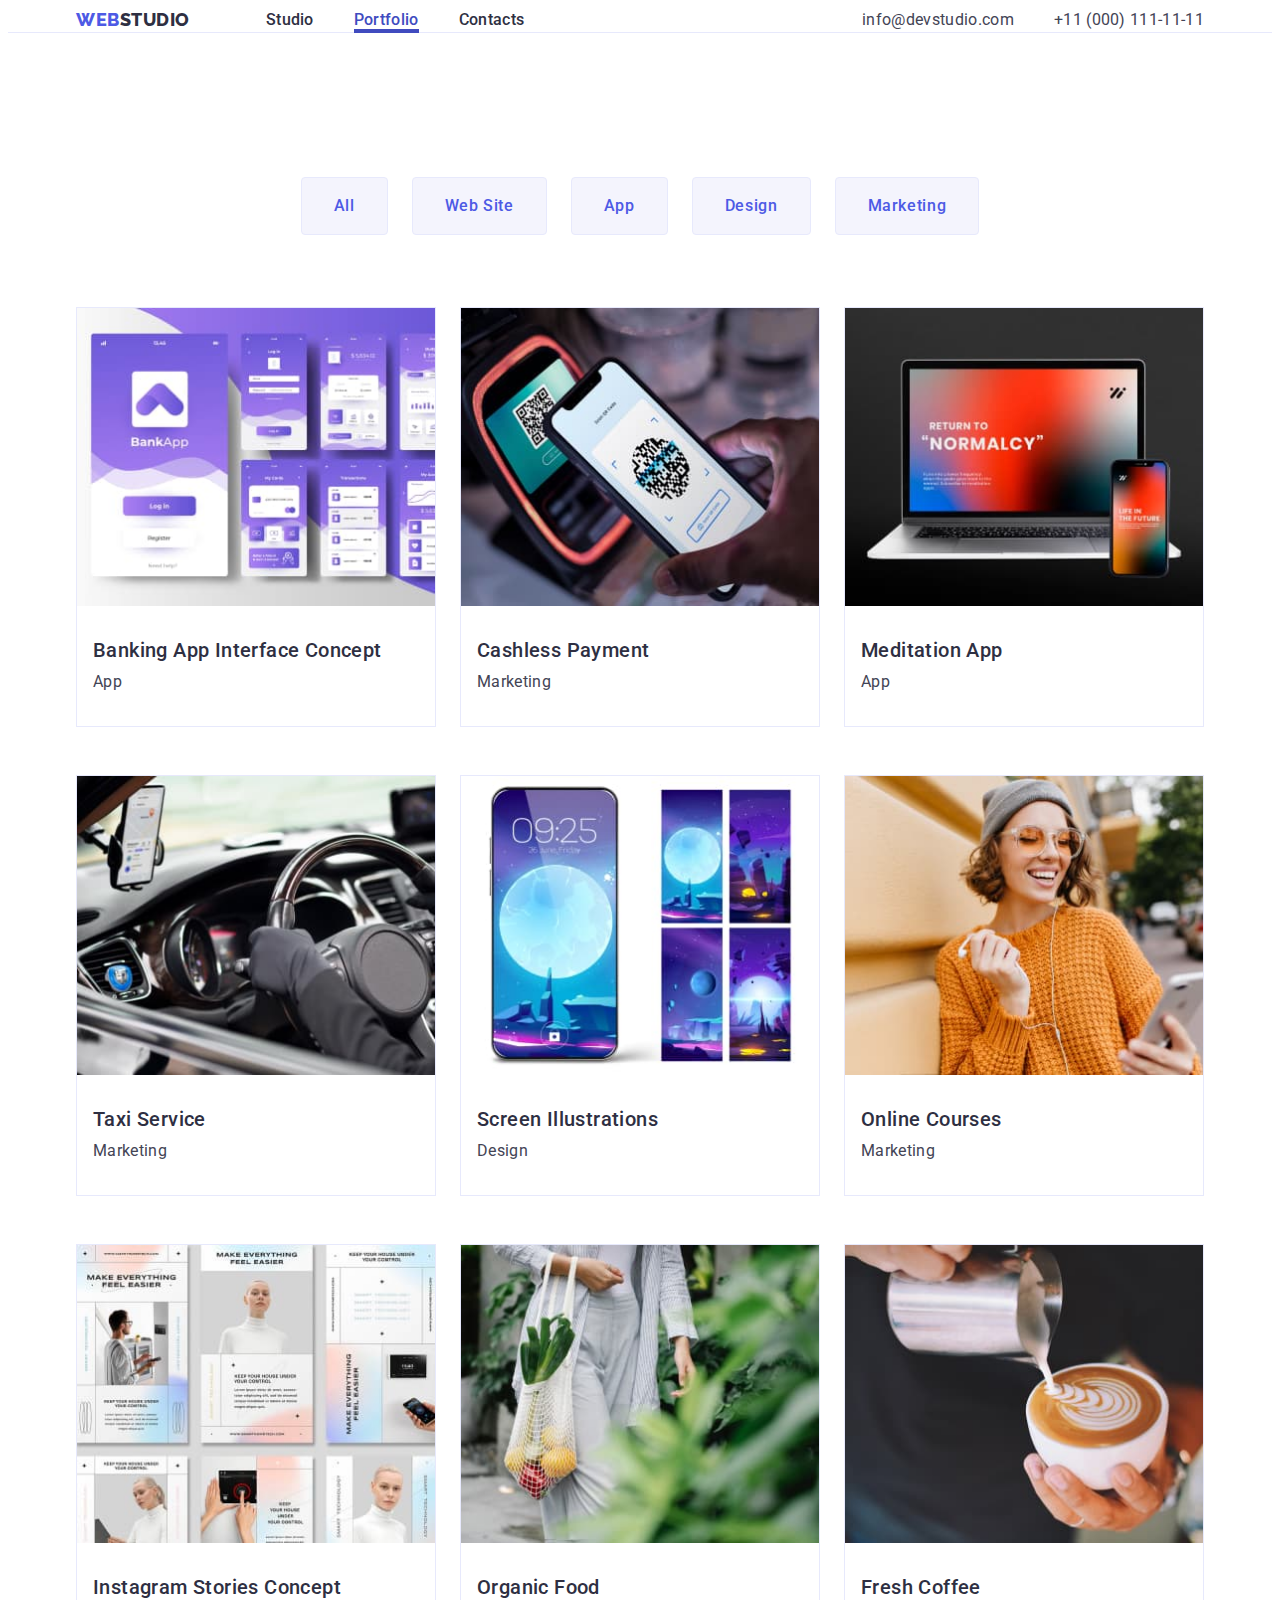
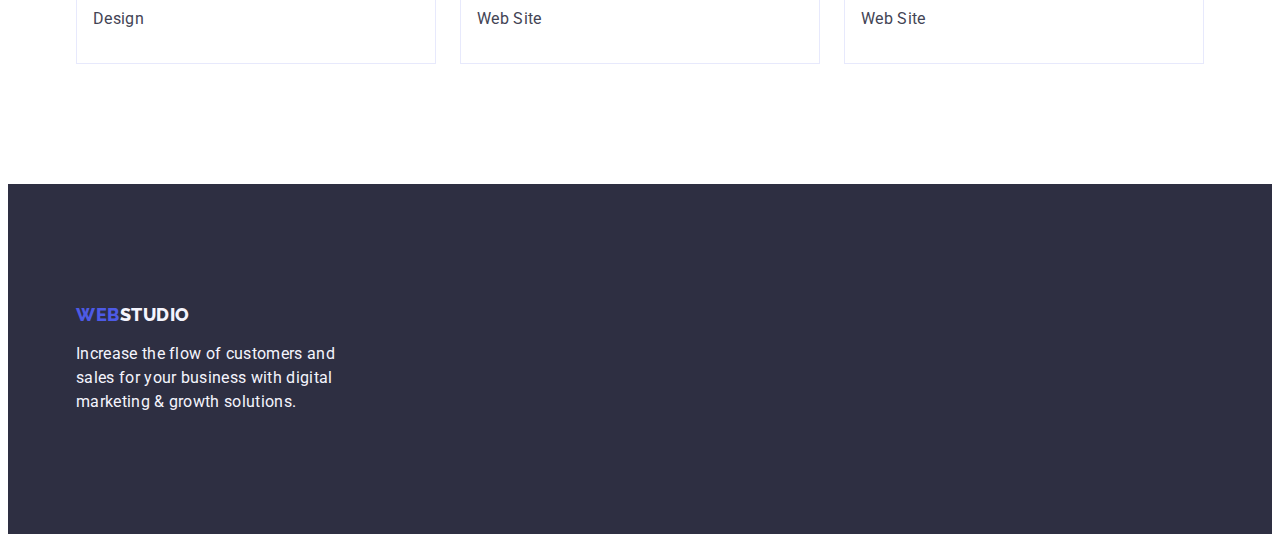
==== portfolio.html @ def9713e "update" ====
<!DOCTYPE html>
<html lang="en">
  <head>
    <meta charset="UTF-8" />
    <meta name="viewport" content="width=device-width, initial-scale=1.0" />
    <title>WebStudio</title>
    <link rel="preconnect" href="https://fonts.googleapis.com" />
    <link rel="preconnect" href="https://fonts.gstatic.com" crossorigin />
    <link rel="shortcut icon" href="./images/Logo.svg" type="image/x-icon" />

    <link
      rel="stylesheet"
      href="https://cdnjs.cloudflare.com/ajax/libs/modern-normalize/2.0.0/modern-normalize.min.css"
      integrity="sha512-4xo8blKMVCiXpTaLzQSLSw3KFOVPWhm/TRtuPVc4WG6kUgjH6J03IBuG7JZPkcWMxJ5huwaBpOpnwYElP/m6wg=="
      crossorigin="anonymous"
      referrerpolicy="no-referrer"
    />

    <link
      href="https://fonts.googleapis.com/css2?family=Raleway:wght@800&family=Roboto:wght@400;500;700;900&display=swap"
      rel="stylesheet"
    />

    <link rel="stylesheet" href="./css/styles.css" />
  </head>
  <body>
    <!--? Header -->
    <header class="header-border">
      <div class="container">
        <div class="header-wrap">
          <nav class="header-nav">
            <a class="nav-logo link" href="./index.html"
              >Web<span class="logo-style">Studio</span></a
            >
            <ul class="header-list list">
              <li><a class="header-nav-link link" href="./index.html">Studio</a></li>
              <li><a class="header-nav-link link active" href="./portfolio.html">Portfolio</a></li>
              <li><a class="header-nav-link link" href="">Contacts</a></li>
            </ul>
          </nav>

          <address class="header-contacts">
            <ul class="header-list list">
              <li>
                <a class="contacts link" href="mailto:info@devstudio.com">info@devstudio.com</a>
              </li>
              <li><a class="contacts link" href="tel:+110001111111">+11 (000) 111-11-11</a></li>
            </ul>
          </address>
        </div>
      </div>
    </header>

    <main>
      <section class="section services">
        <div class="container">
          <h1 class="visually-hidden">Services</h1>
          <div class="sorting">
            <ul class="list">
              <li><button class="btn list-btn" type="button">All</button></li>
              <li><button class="btn list-btn" type="button">Web Site</button></li>
              <li><button class="btn list-btn" type="button">App</button></li>
              <li><button class="btn list-btn" type="button">Design</button></li>
              <li><button class="btn list-btn" type="button">Marketing</button></li>
            </ul>
          </div>

          <ul class="services-list list">
            <li class="services-item">
              <a class="services-link link" href="">
                <img
                  src="./images/baking_app.jpg"
                  alt="Banking App Interface Concept"
                  width="360"
                />
                <h2 class="services-title">Banking App Interface Concept</h2>
                <p class="services-text">App</p>
              </a>
            </li>
            <li class="services-item">
              <a class="services-link link" href="">
                <img src="./images/cashless_payment.jpg" alt="Cashless Payment" width="360" />
                <h2 class="services-title">Cashless Payment</h2>
                <p class="services-text">Marketing</p>
              </a>
            </li>
            <li class="services-item">
              <a class="services-link link" href="">
                <img src="./images/meditation_app.jpg" alt="Meditation App" width="360" />
                <h2 class="services-title">Meditation App</h2>
                <p class="services-text">App</p>
              </a>
            </li>
            <li class="services-item">
              <a class="services-link link" href="">
                <img src="./images/taxi_service.jpg" alt="Taxi Service" width="360" />
                <h2 class="services-title">Taxi Service</h2>
                <p class="services-text">Marketing</p>
              </a>
            </li>
            <li class="services-item">
              <a class="services-link link" href="">
                <img
                  src="./images/screen_ilustrations.jpg"
                  alt="Screen Illustrations"
                  width="360"
                />
                <h2 class="services-title">Screen Illustrations</h2>
                <p class="services-text">Design</p>
              </a>
            </li>
            <li class="services-item">
              <a class="services-link link" href="">
                <img src="./images/online_courses.jpg" alt="Online Courses" width="360" />
                <h2 class="services-title">Online Courses</h2>
                <p class="services-text">Marketing</p>
              </a>
            </li>
            <li class="services-item">
              <a class="services-link link" href="">
                <img src="./images/ig_st_concept.jpg" alt="Instagram Stories Concept" width="360" />
                <h2 class="services-title">Instagram Stories Concept</h2>
                <p class="services-text">Design</p>
              </a>
            </li>
            <li class="services-item">
              <a class="services-link link" href="">
                <img src="./images/organic_food.jpg" alt="Organic Food" width="360" />
                <h2 class="services-title">Organic Food</h2>
                <p class="services-text">Web Site</p>
              </a>
            </li>
            <li class="services-item">
              <a class="services-link link" href="">
                <img src="./images/fresh_coffee.jpg" alt="Fresh Coffee" width="360" />
                <h2 class="services-title">Fresh Coffee</h2>
                <p class="services-text">Web Site</p>
              </a>
            </li>
          </ul>
        </div>
      </section>
    </main>

    <!--? Footer -->
    <footer class="section footer">
      <div class="container">
        <div class="footer-wrap">
          <a class="nav-logo link" href="./index.html"
            >Web<span class="logo-style logo-footer">Studio</span></a
          >
          <p class="footer-text">
            Increase the flow of customers and sales for your business with digital marketing &
            growth solutions.
          </p>
        </div>
      </div>
    </footer>
  </body>
</html>
---- css/styles.css ----
:root {
  /*! -------------COLORS START------------- */

  --main-bcg-color: #ffffff;
  --color-iris: #4d5ae5;
  --color-ocean: #404bbf;
  --color-navy-blue: #2e2f42;
  --color-gree: #31d0aa;
  --color-slate: #434455;
  --color-light-slate: #8e8f99;
  --color-cornflower: #e7e9fc;
  --color-cloud: #f4f4fd;
  --color-navy-blue-modal: #2e2f42;
  --color-grey: #2e2f42;
  --color-dairy: #fcfcfc;
  --color-white: #ffffff;

  /*! -------------COLORS END-------------*/
}

/*! -------------MAIN STYLES START-------------*/
* {
  box-sizing: border-box;
}

.container {
  max-width: 1158px;
  margin: 0 auto;
  padding: 0 15px;
}
.display-flex {
  display: flex;
  gap: 24px;
}

body {
  font-family: 'Roboto', sans-serif;
  background-color: var(--main-bcg-color);
  color: var(--color-slate);
  line-height: 1.5;
}

img {
  display: block;
}

ul,
ol {
  padding-left: 0;
  margin-top: 0;
  margin-bottom: 0;
}
ul {
  list-style: none;
}

p,
h1,
h2,
h3,
h4,
h5,
h6 {
  margin-top: 0;
  margin-bottom: 0;
}

h1 {
  color: var(--main-bcg-color);
  font-size: 56px;
  line-height: 1.07; /* 107.143% */
  letter-spacing: 0.02em;
  max-width: 496px;
  margin: 0 auto;
}

h2 {
  font-size: 36px;
  font-weight: 700;
  line-height: 1.11; /* 111.111% */
  letter-spacing: 0.02em;
}

h3 {
  color: var(--color-navy-blue);
  font-size: 20px;
  font-weight: 500;
  line-height: 1.2; /* 120% */
  letter-spacing: 0.02em;
}

a {
  text-decoration: none;
}

address {
  font-style: normal;
}

button {
  cursor: pointer;
  border: 0;
}

section {
  text-align: center;
}

span {
  color: var(--color-navy-blue);
}

.visually-hidden {
  position: absolute;
  white-space: nowrap;
  width: 1px;
  height: 1px;
  overflow: hidden;
  border: 0;
  padding: 0;
  clip: rect(0 0 0 0);
  clip-path: inset(50%);
  margin: -1px;
}

.section {
  padding: 120px 0 120px 0;
}

.list {
  list-style: none;
}

/*! -------------MAIN STYLES END-------------*/

/*! -------------HEADER START-------------*/

.header-wrap {
  display: flex;
}
.header-nav {
  display: flex;
  align-items: center;
}

.header-list {
  display: flex;
  gap: 40px;
  margin-left: auto;
}

.header-contacts {
  margin-left: auto;
}

.nav-logo {
  font-family: 'Raleway', sans-serif;
  font-weight: 800;
  font-size: 18px;
  line-height: 1.17;
  letter-spacing: 0.03em;
  text-transform: uppercase;
  color: var(--color-iris);
  margin-right: 76px;
}

/* header {

} */

.header-nav-link {
  font-weight: 500;
  letter-spacing: 0.02em;
  color: var(--color-navy-blue);
}

.active {
  color: var(--color-ocean);
  border-bottom: 4px solid var(--color-ocean);
  /* border-radius: 2px; */
}

.nav-link:hover,
.nav-link:active,
.nav-link:focus,
.contacts:hover,
.contacts:focus {
  color: var(--color-ocean);
}

.contacts {
  letter-spacing: 0.02em;
  color: var(--color-slate);
}

/*! -------------HEADER END-------------*/

/*? __________________MAIN SECTION */

/*! -------------HERO START-------------*/

.main-btn {
  background-color: var(--color-iris);
  border-radius: 4px;
  box-shadow: 0px 4px 4px 0px rgba(0, 0, 0, 0.15);
  display: block;
  margin: 0 auto;
}
.main-btn:hover {
  background-color: var(--color-ocean);
}
.main-btn:focus {
  background-color: var(--color-ocean);
}

.hero {
  background-color: var(--color-navy-blue);
  /* background-image: url(../images/office.jpg); */
  background-repeat: no-repeat;
  background-size: cover;
  
}

.btn {
  color: var(--main-bcg-color);
  font-size: 16px;
  font-weight: 500;
  line-height: 1.5; /* 150% */
  letter-spacing: 0.04em;
  font-family: 'Roboto', sans-serif;
  padding: 16px 32px;
  margin-top: 48px;
}

/*! -------------HERO END-------------*/

/*! -------------FEATURES START-------------*/

.features-title {
  margin-bottom: 8px;
}
.features-text {
  color: var(--color-slate);
  line-height: 1.5; /* 150% */
  letter-spacing: 0.02em;
  margin: 0;
}
.features-list {
  display: flex;
  gap: 24px;
  text-align: start;
}

.features-item {
  width: calc((100% - 3 * 24px) / 4);
}

/*! -------------FEATURES END-------------*/

/*! -------------PORTFOLIO START-------------*/

.portfolio-title {
  margin-bottom: 72px;
}

.portfolio-item {
  width: 365px;
}

/*! -------------PORTFOLIO END-------------*/

/*! -------------TEAM START-------------*/

.team-wrap {
  display: flex;
  flex-direction: row;
  flex-wrap: wrap;
  gap: 24px;
}

.team {
  background-color: var(--color-cloud);
}
.team-title {
  color: var(--color-navy-blue);
  text-align: center;
  font-size: 36px;
  line-height: 1.11; /* 111.111% */
  letter-spacing: 0.02em;
  margin-bottom: 72px;
}
.team-item {
  background-color: var(--main-bcg-color);
  width: calc((100% - 3 * 24px) / 4);
  border-radius: 0px 0px 4px 4px;
  box-shadow: 0px 2px 1px 0px rgba(46, 47, 66, 0.08), 0px 1px 1px 0px rgba(46, 47, 66, 0.16),
    0px 1px 6px 0px rgba(46, 47, 66, 0.08);
}

.team-item > img {
  width: 100%;
  margin-bottom: 32px;
}

.team-member-title {
  margin-bottom: 9px;
}

.team-text {
  color: var(--color-slate);
  text-align: center;
  line-height: 1.5; /* 150% */
  letter-spacing: 0.02em;
  margin-bottom: 32px;
}

/*! -------------TEAM END-------------*/

.list-btn {
  background-color: var(--color-cloud);
  color: var(--color-iris);
  font-family: 'Roboto', sans-serif;
  letter-spacing: 0.04em;
}
.list-btn:hover,
.list-btn:focus {
  background-color: var(--color-ocean);
  color: var(--main-bcg-color);
}

.hero-title {
  text-align: center;
}

.footer-wrap {
  display: flex;
  flex-direction: column;
}

.footer {
  background-color: var(--color-navy-blue);
}
.footer-text {
  color: var(--color-cloud);
  line-height: 1.5; /* 150% */
  letter-spacing: 0.02em;
  max-width: 264px;
  margin-top: 17.5px;
}

.logo-footer {
  color: var(--color-cloud);
}

/*! -------------PORTFOLIO PAGE__/START-------------*/

.header-border {
  border-bottom: 1px solid var(--color-cornflower);
}

.sorting > .list {
  display: flex;
  gap: 24px;
  justify-content: center;
}

.list-btn {
  border-radius: 4px;
  border: 1px solid var(--color-cornflower);
  background: var(--color-cloud);
  margin-bottom: 72px;
}

.services {
  padding: 96px 0 120px 0;
}

.services-title {
  color: var(--color-navy-blue);
  font-size: 20px;
  font-weight: 500;
  line-height: 1.2;
  letter-spacing: 0.02em;
}

.services-text {
  color: var(--color-slate);
  line-height: 1.5;
  letter-spacing: 0.02em;
  margin: 8px 0 32px 0;
}
.services-title,
.services-text {
  padding-left: 16px;
}

.services-list {
  display: flex;
  flex-wrap: wrap;
  gap: 48px 24px;
}

.services-item {
  width: calc((100% - 2 * 24px) / 3);
  border: 1px solid var(--color-cornflower);
  background: var(--color-white);
  text-align: left;
}

.services-link > img {
  margin-bottom: 32px;
  width: 100%;
}

/*! -------------PORTFOLIO PAGE__/END-------------*/
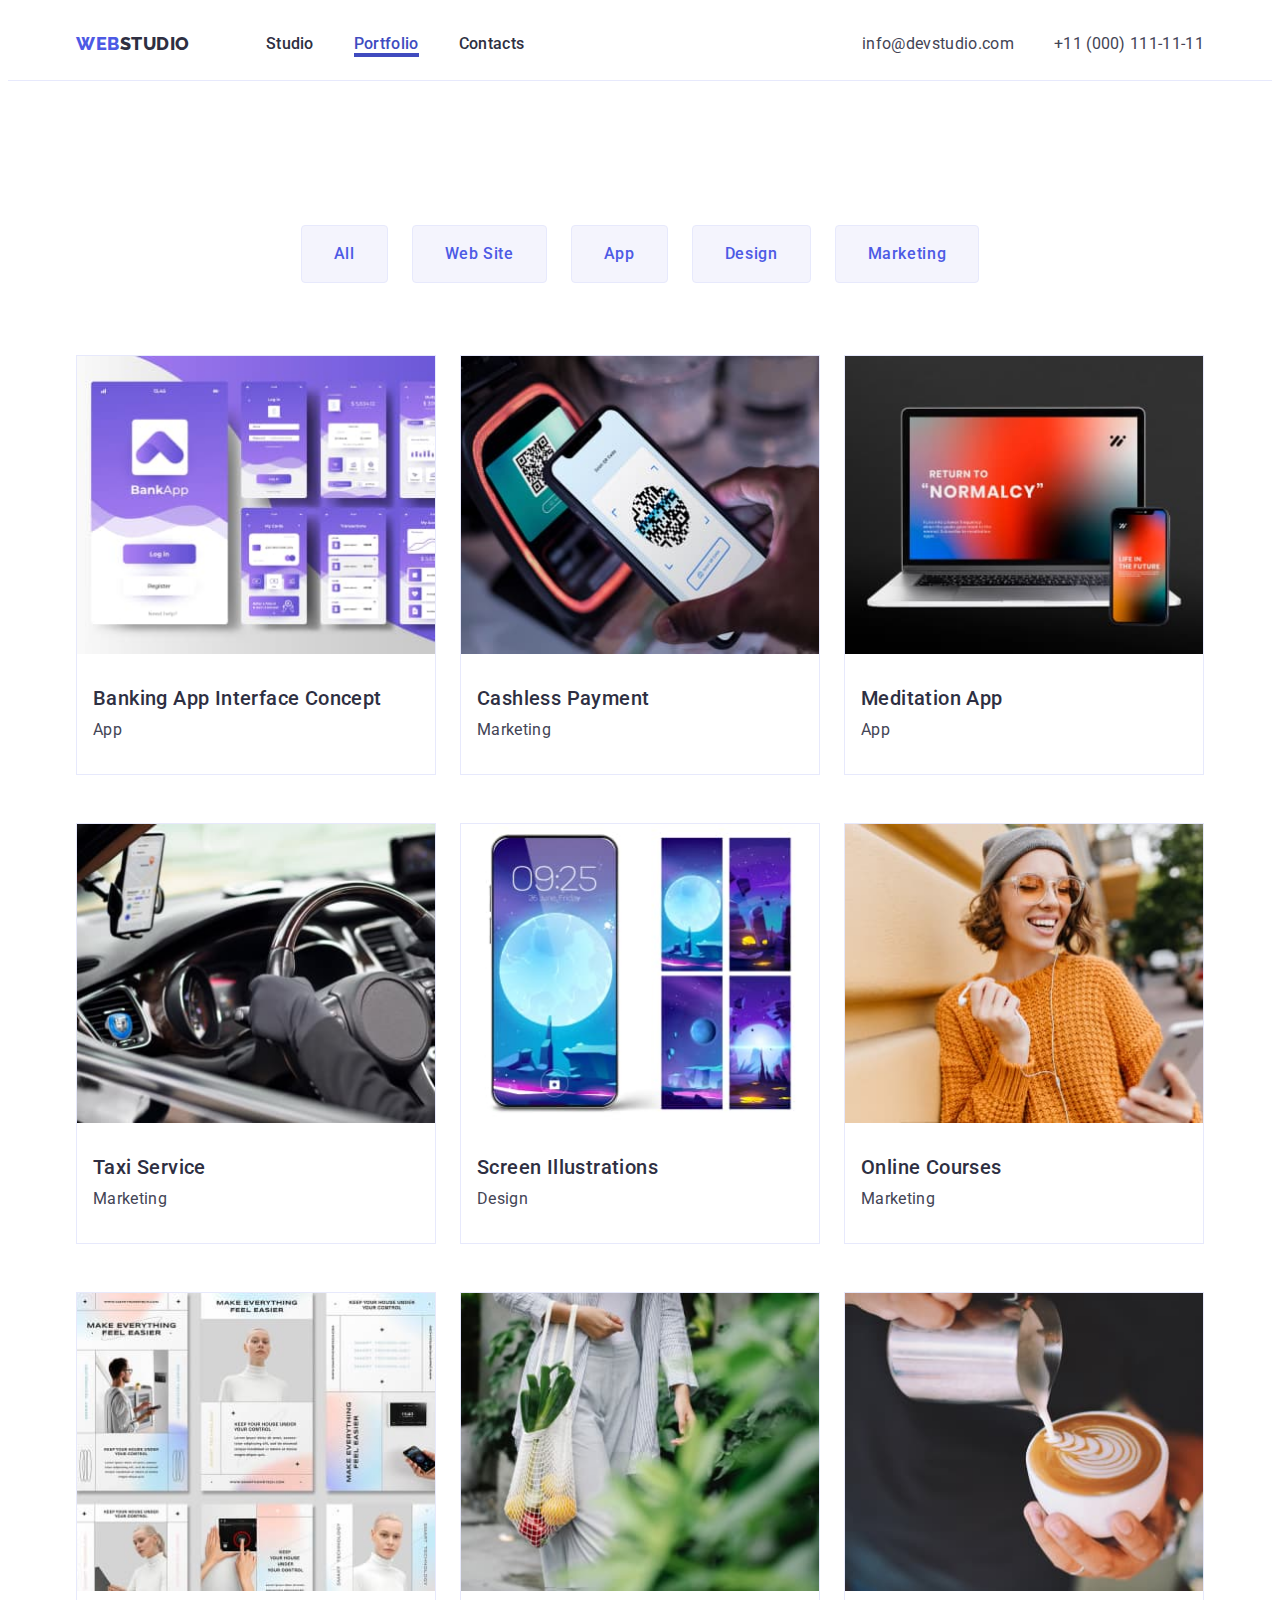
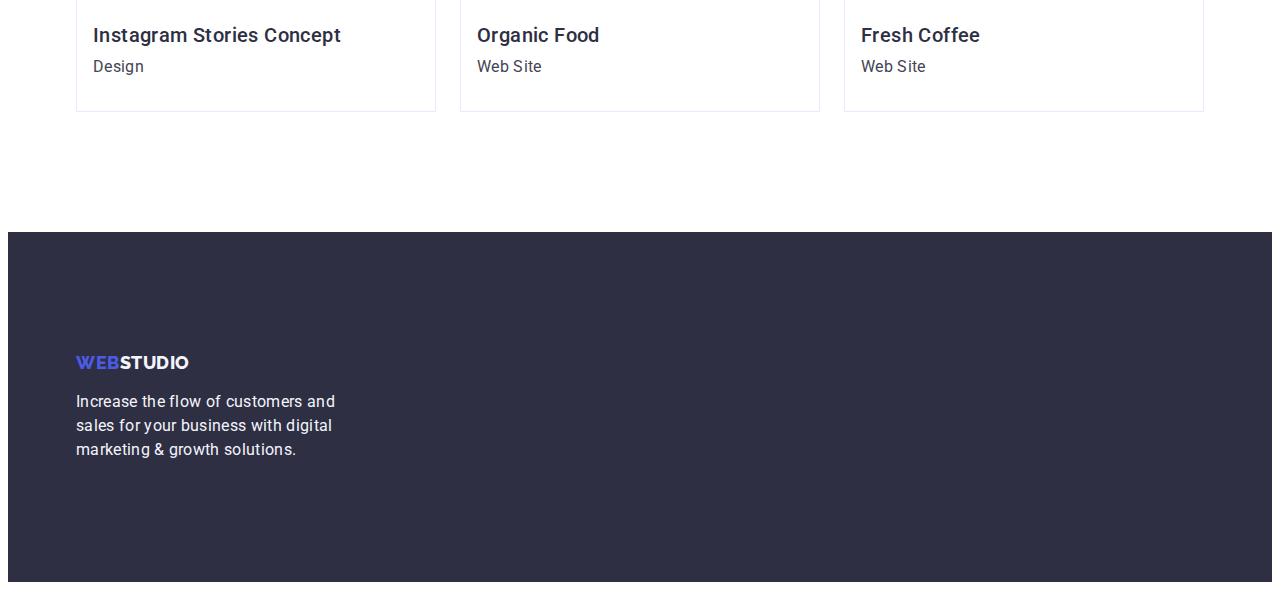
==== commit 851730ec: "Update portfolio.html" ====
--- a/portfolio.html
+++ b/portfolio.html
@@ -26,28 +26,24 @@
   <body>
     <!--? Header -->
     <header class="header-border">
-      <div class="container">
-        <div class="header-wrap">
-          <nav class="header-nav">
-            <a class="nav-logo link" href="./index.html"
-              >Web<span class="logo-style">Studio</span></a
-            >
-            <ul class="header-list list">
-              <li><a class="header-nav-link link" href="./index.html">Studio</a></li>
-              <li><a class="header-nav-link link active" href="./portfolio.html">Portfolio</a></li>
-              <li><a class="header-nav-link link" href="">Contacts</a></li>
-            </ul>
-          </nav>
+      <div class="container header-wrap">
+        <nav class="header-nav">
+          <a class="nav-logo link" href="./index.html">Web<span class="logo-style">Studio</span></a>
+          <ul class="header-list list">
+            <li><a class="header-nav-link link" href="./index.html">Studio</a></li>
+            <li><a class="header-nav-link link active" href="./portfolio.html">Portfolio</a></li>
+            <li><a class="header-nav-link link" href="">Contacts</a></li>
+          </ul>
+        </nav>
 
-          <address class="header-contacts">
-            <ul class="header-list list">
-              <li>
-                <a class="contacts link" href="mailto:info@devstudio.com">info@devstudio.com</a>
-              </li>
-              <li><a class="contacts link" href="tel:+110001111111">+11 (000) 111-11-11</a></li>
-            </ul>
-          </address>
-        </div>
+        <address class="header-contacts">
+          <ul class="header-list list">
+            <li>
+              <a class="contacts link" href="mailto:info@devstudio.com">info@devstudio.com</a>
+            </li>
+            <li><a class="contacts link" href="tel:+110001111111">+11 (000) 111-11-11</a></li>
+          </ul>
+        </address>
       </div>
     </header>
 
--- a/css/styles.css
+++ b/css/styles.css
@@ -32,6 +32,9 @@
   display: flex;
   gap: 24px;
 }
+.header-border {
+  border-bottom: 1px solid var(--color-cornflower);
+}
 
 body {
   font-family: 'Roboto', sans-serif;
@@ -124,7 +127,7 @@
 }
 
 .section {
-  padding: 120px 0 120px 0;
+  padding: 120px 0;
 }
 
 .list {
@@ -147,6 +150,7 @@
   display: flex;
   gap: 40px;
   margin-left: auto;
+  padding: 24px 0;
 }
 
 .header-contacts {
@@ -205,6 +209,7 @@
   box-shadow: 0px 4px 4px 0px rgba(0, 0, 0, 0.15);
   display: block;
   margin: 0 auto;
+  min-width: 169px;
 }
 .main-btn:hover {
   background-color: var(--color-ocean);
@@ -218,7 +223,7 @@
   /* background-image: url(../images/office.jpg); */
   background-repeat: no-repeat;
   background-size: cover;
-  
+  padding: 188px 0;
 }
 
 .btn {
@@ -297,13 +302,9 @@
     0px 1px 6px 0px rgba(46, 47, 66, 0.08);
 }
 
-.team-item > img {
-  width: 100%;
-  margin-bottom: 32px;
-}
 
 .team-member-title {
-  margin-bottom: 9px;
+  margin-bottom: 8px;
 }
 
 .team-text {
@@ -311,7 +312,10 @@
   text-align: center;
   line-height: 1.5; /* 150% */
   letter-spacing: 0.02em;
-  margin-bottom: 32px;
+}
+
+.card-container {
+  padding: 32px 0
 }
 
 /*! -------------TEAM END-------------*/
@@ -354,9 +358,7 @@
 
 /*! -------------PORTFOLIO PAGE__/START-------------*/
 
-.header-border {
-  border-bottom: 1px solid var(--color-cornflower);
-}
+
 
 .sorting > .list {
   display: flex;
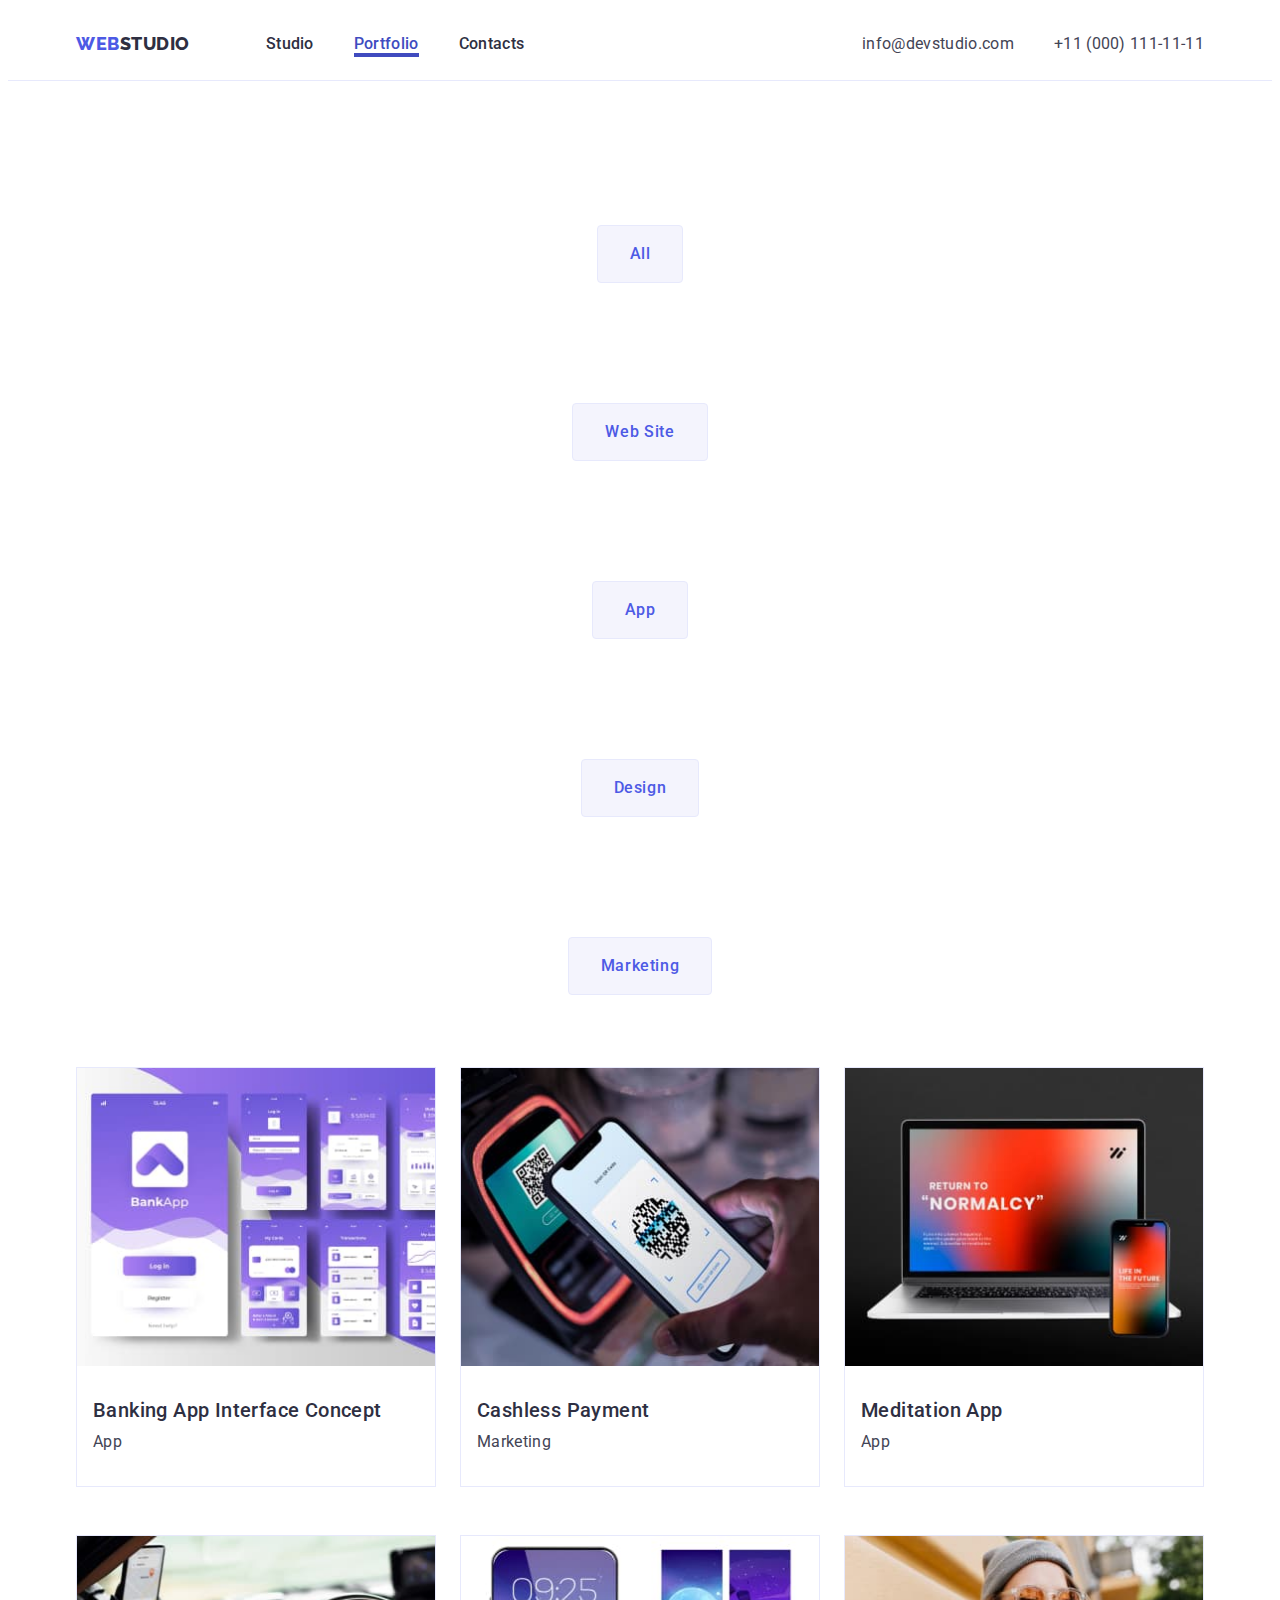
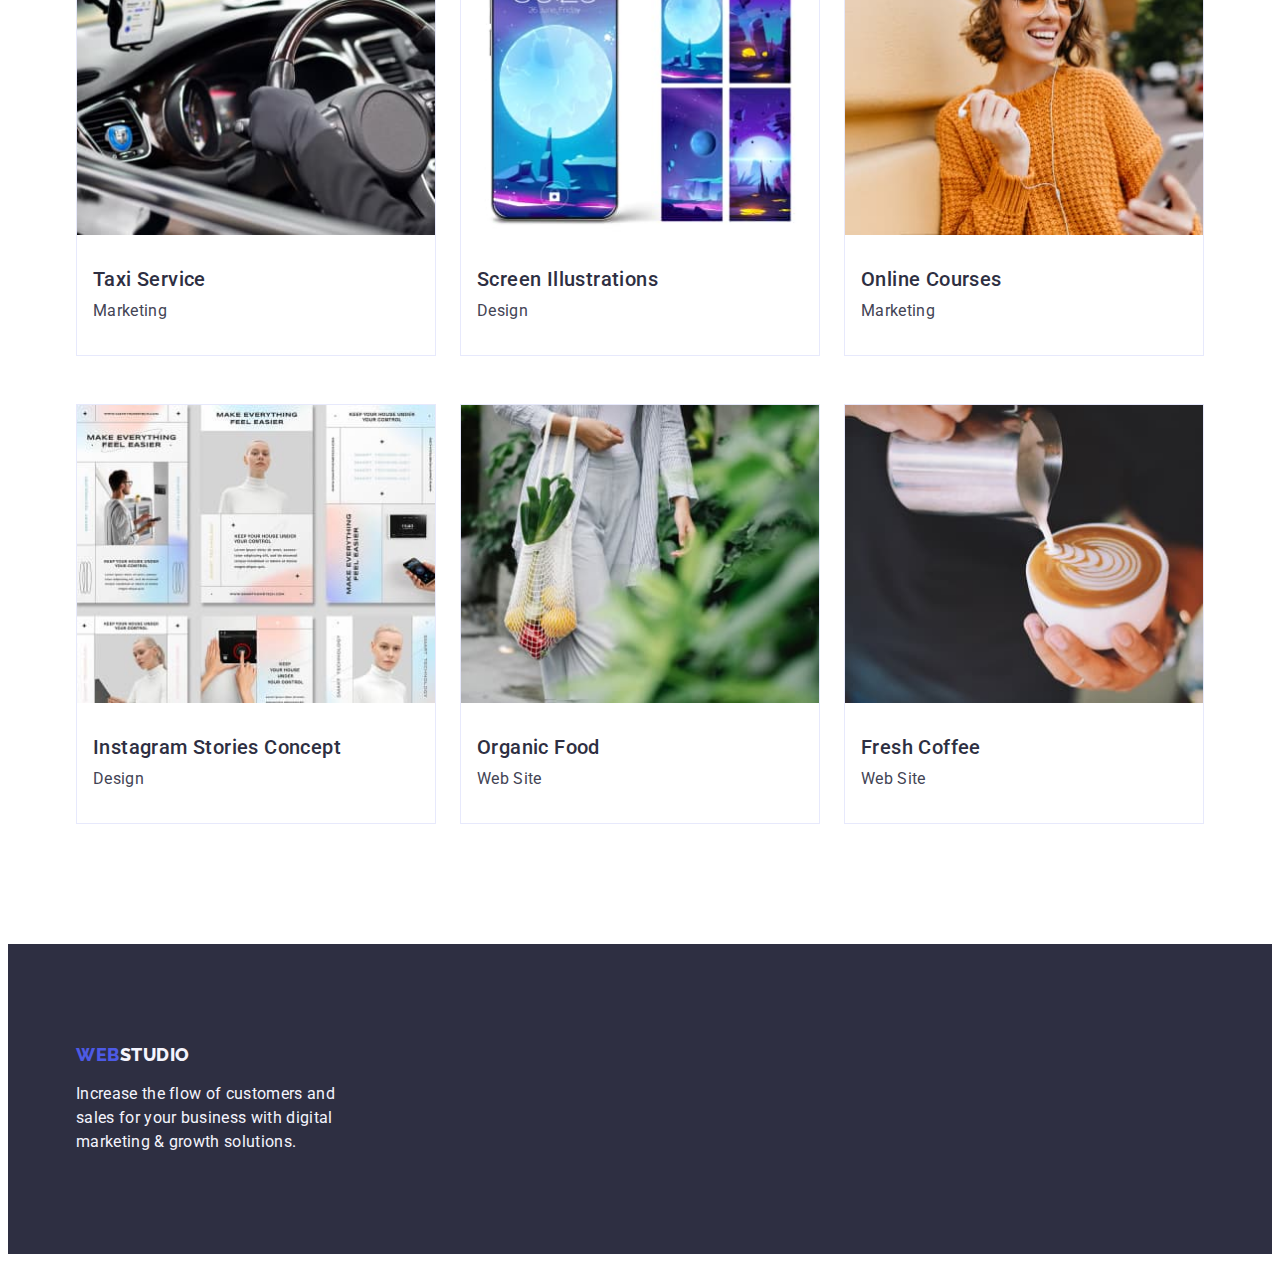
==== commit 6e5d2692: "update" ====
--- a/portfolio.html
+++ b/portfolio.html
@@ -51,7 +51,6 @@
       <section class="section services">
         <div class="container">
           <h1 class="visually-hidden">Services</h1>
-          <div class="sorting">
             <ul class="list">
               <li><button class="btn list-btn" type="button">All</button></li>
               <li><button class="btn list-btn" type="button">Web Site</button></li>
@@ -59,7 +58,6 @@
               <li><button class="btn list-btn" type="button">Design</button></li>
               <li><button class="btn list-btn" type="button">Marketing</button></li>
             </ul>
-          </div>
 
           <ul class="services-list list">
             <li class="services-item">
--- a/css/styles.css
+++ b/css/styles.css
@@ -343,6 +343,7 @@
 
 .footer {
   background-color: var(--color-navy-blue);
+  padding: 100px 0;
 }
 .footer-text {
   color: var(--color-cloud);
@@ -358,13 +359,6 @@
 
 /*! -------------PORTFOLIO PAGE__/START-------------*/
 
-
-
-.sorting > .list {
-  display: flex;
-  gap: 24px;
-  justify-content: center;
-}
 
 .list-btn {
   border-radius: 4px;
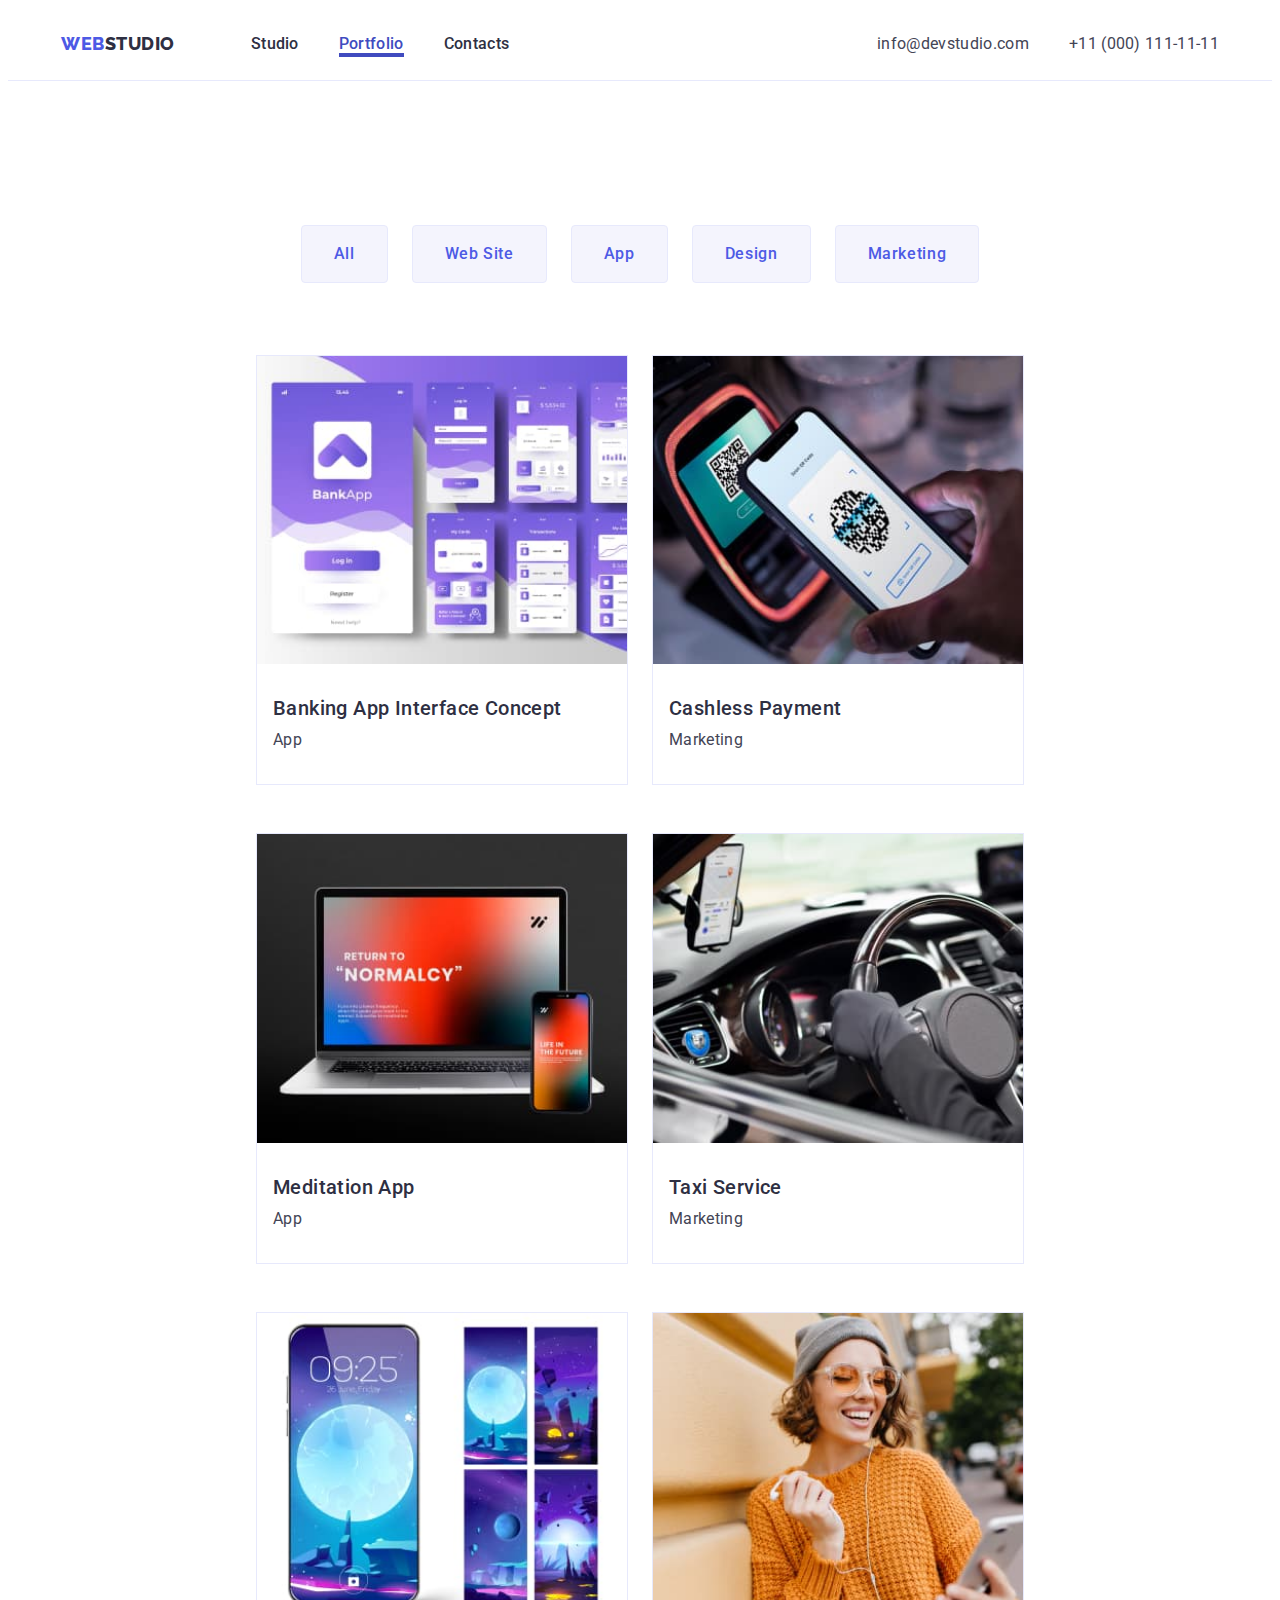
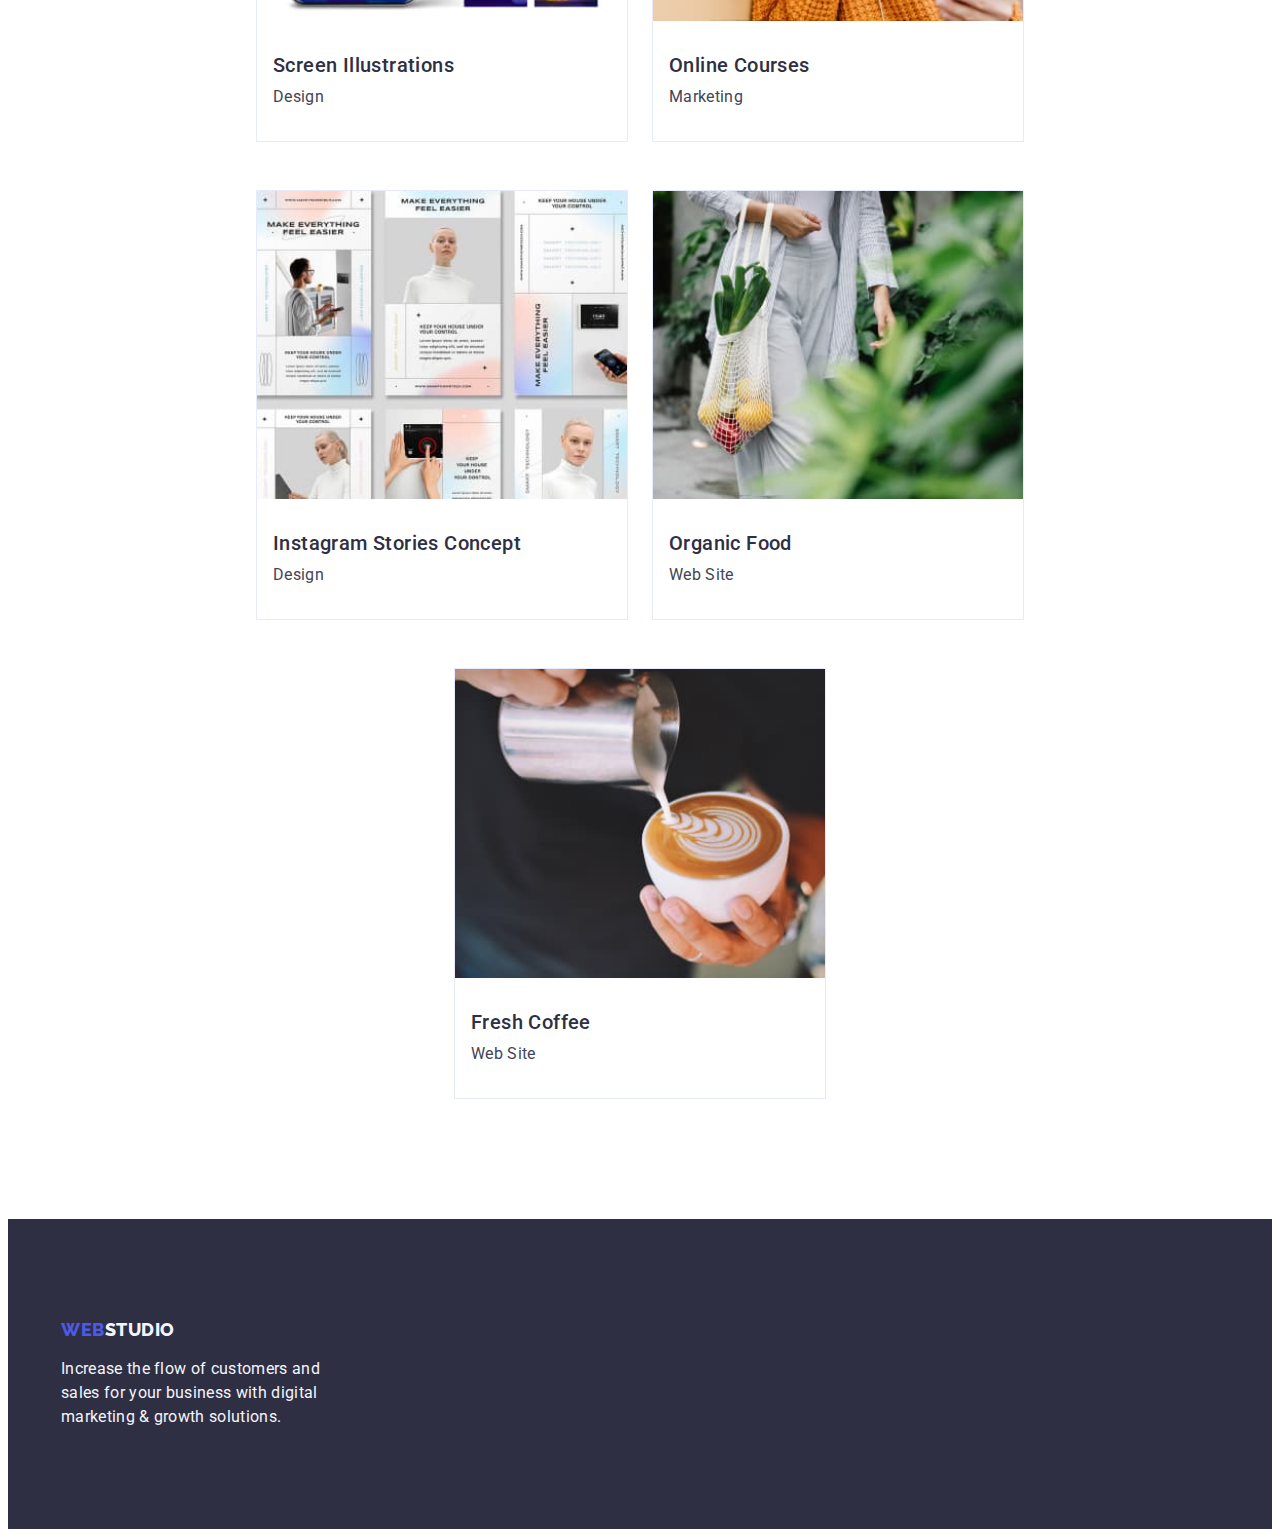
==== commit 7722e62b: "update" ====
--- a/portfolio.html
+++ b/portfolio.html
@@ -51,7 +51,7 @@
       <section class="section services">
         <div class="container">
           <h1 class="visually-hidden">Services</h1>
-            <ul class="list">
+            <ul class="list display-flex">
               <li><button class="btn list-btn" type="button">All</button></li>
               <li><button class="btn list-btn" type="button">Web Site</button></li>
               <li><button class="btn list-btn" type="button">App</button></li>
@@ -59,7 +59,7 @@
               <li><button class="btn list-btn" type="button">Marketing</button></li>
             </ul>
 
-          <ul class="services-list list">
+          <ul class="services-list list display-flex">
             <li class="services-item">
               <a class="services-link link" href="">
                 <img
--- a/css/styles.css
+++ b/css/styles.css
@@ -19,9 +19,6 @@
 }
 
 /*! -------------MAIN STYLES START-------------*/
-* {
-  box-sizing: border-box;
-}
 
 .container {
   max-width: 1158px;
@@ -31,6 +28,7 @@
 .display-flex {
   display: flex;
   gap: 24px;
+  justify-content: center;
 }
 .header-border {
   border-bottom: 1px solid var(--color-cornflower);
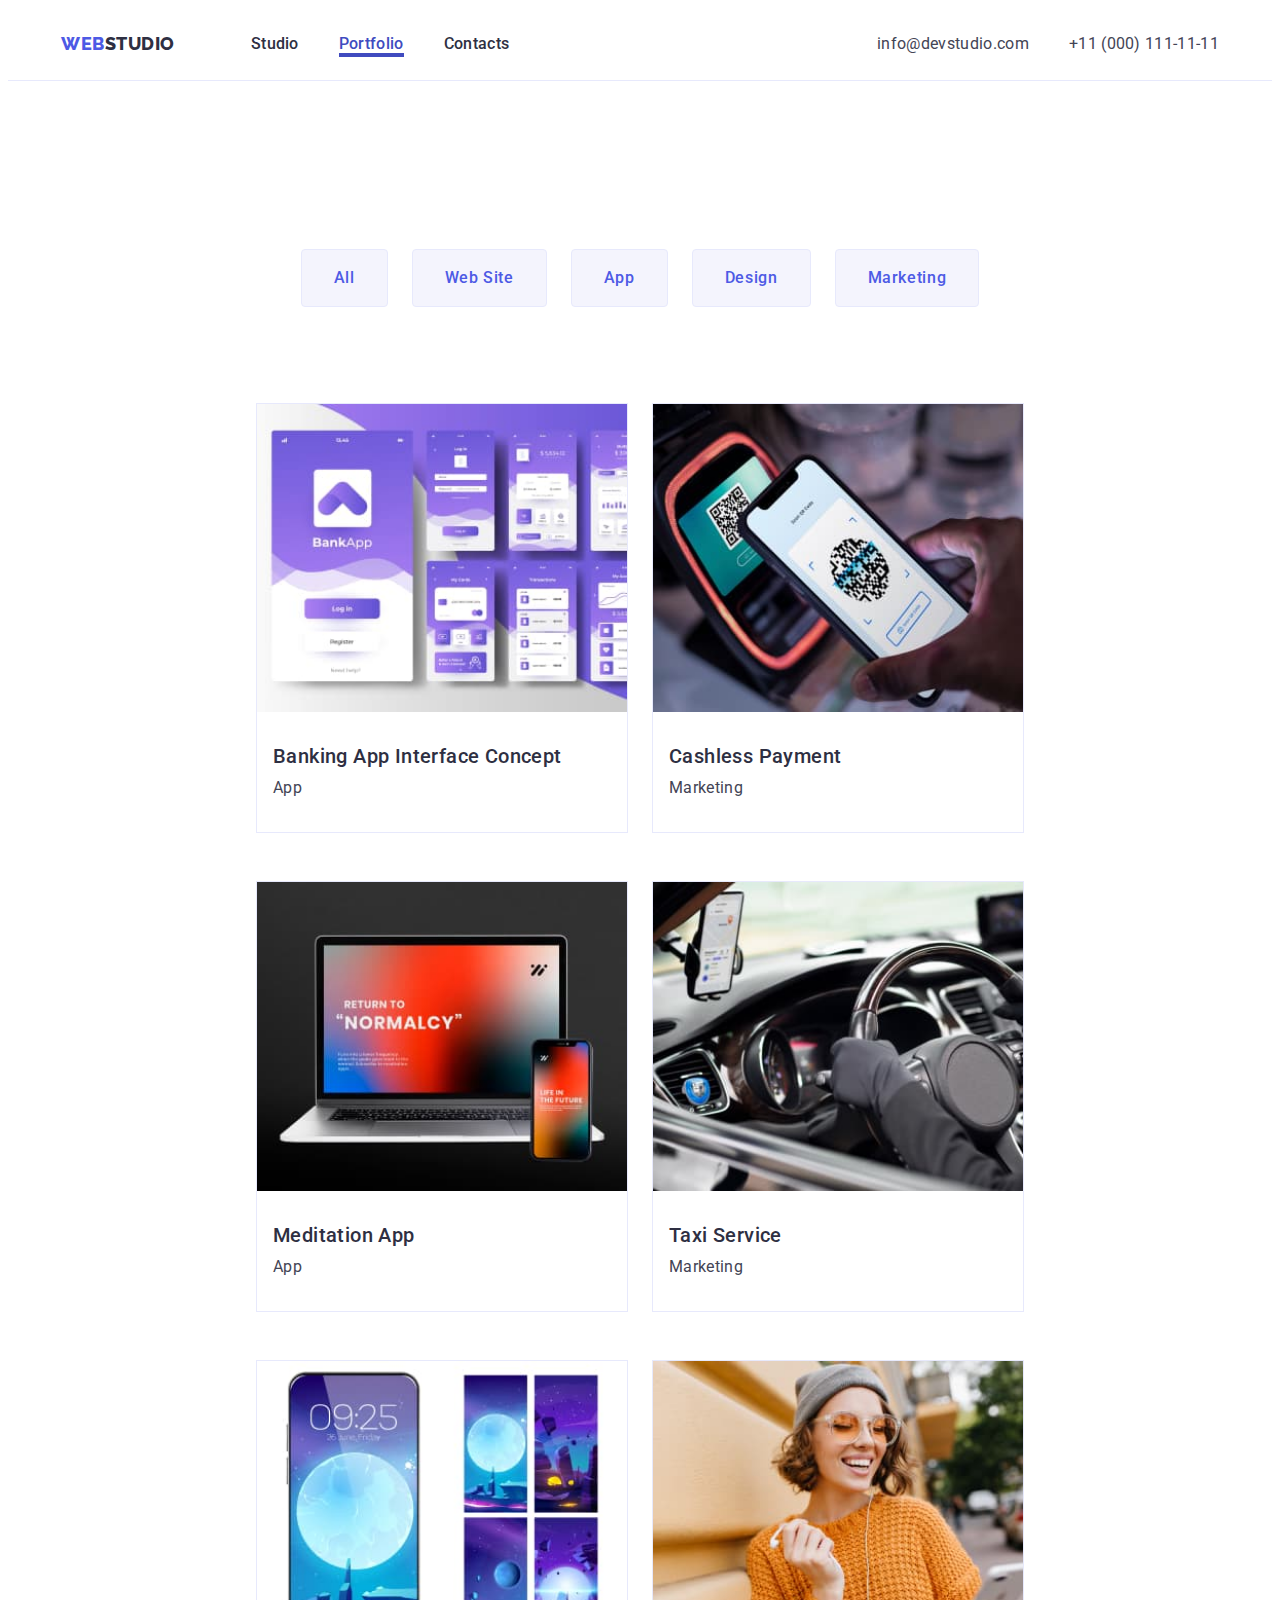
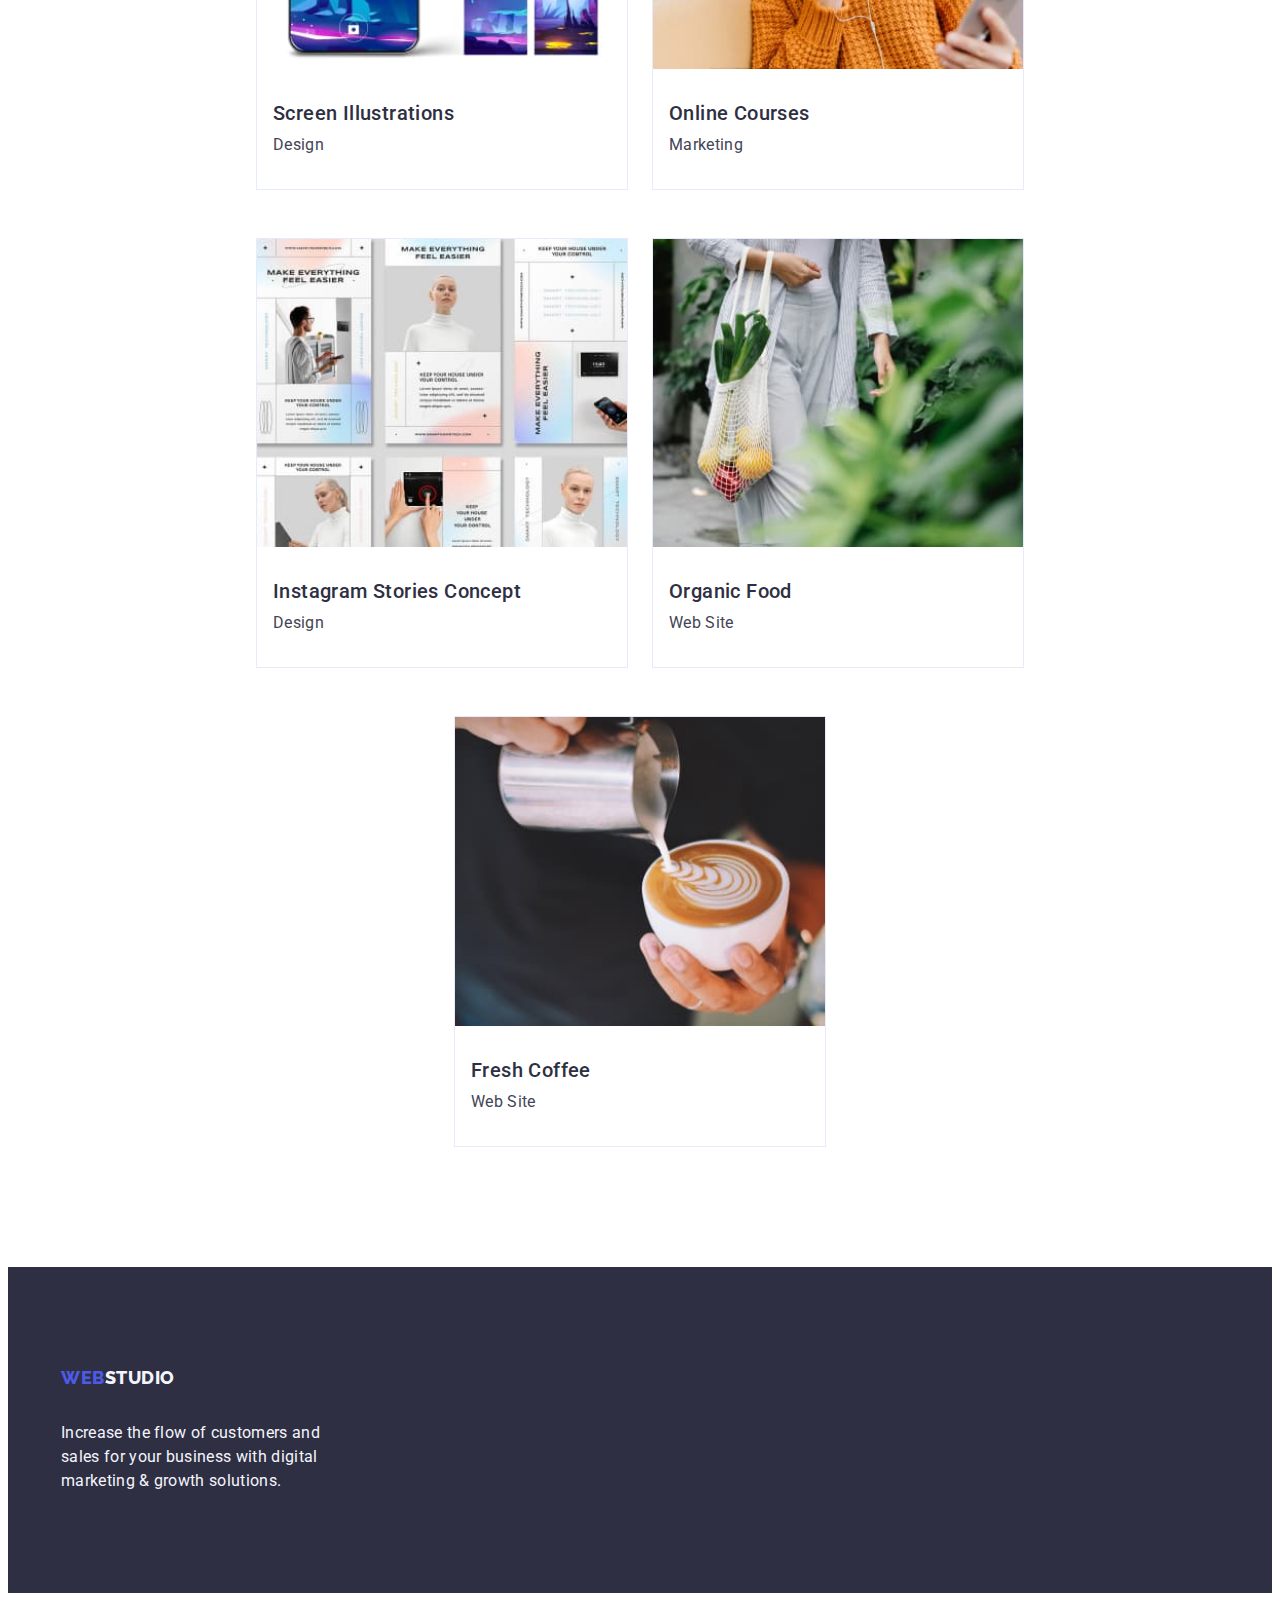
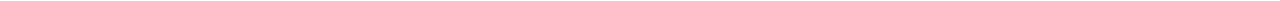
==== commit 6d0aea8d: "update" ====
--- a/portfolio.html
+++ b/portfolio.html
@@ -51,12 +51,12 @@
       <section class="section services">
         <div class="container">
           <h1 class="visually-hidden">Services</h1>
-            <ul class="list display-flex">
-              <li><button class="btn list-btn" type="button">All</button></li>
-              <li><button class="btn list-btn" type="button">Web Site</button></li>
-              <li><button class="btn list-btn" type="button">App</button></li>
-              <li><button class="btn list-btn" type="button">Design</button></li>
-              <li><button class="btn list-btn" type="button">Marketing</button></li>
+            <ul class="services-btns list display-flex">
+              <li class="services-btns-item"><button class="btn list-btn" type="button">All</button></li>
+              <li class="services-btns-item"><button class="btn list-btn" type="button">Web Site</button></li>
+              <li class="services-btns-item"><button class="btn list-btn" type="button">App</button></li>
+              <li class="services-btns-item"><button class="btn list-btn" type="button">Design</button></li>
+              <li class="services-btns-item"><button class="btn list-btn" type="button">Marketing</button></li>
             </ul>
 
           <ul class="services-list list display-flex">
@@ -140,7 +140,7 @@
     <footer class="section footer">
       <div class="container">
         <div class="footer-wrap">
-          <a class="nav-logo link" href="./index.html"
+          <a class="nav-logo link footer-link" href="./index.html"
             >Web<span class="logo-style logo-footer">Studio</span></a
           >
           <p class="footer-text">
--- a/css/styles.css
+++ b/css/styles.css
@@ -355,6 +355,11 @@
   color: var(--color-cloud);
 }
 
+.footer-link {
+  display: inline-block;
+  margin-bottom: 16px;
+}
+
 /*! -------------PORTFOLIO PAGE__/START-------------*/
 
 
@@ -406,4 +411,8 @@
   width: 100%;
 }
 
+.services-btns-item {
+  padding: 24px 0;
+}
+
 /*! -------------PORTFOLIO PAGE__/END-------------*/
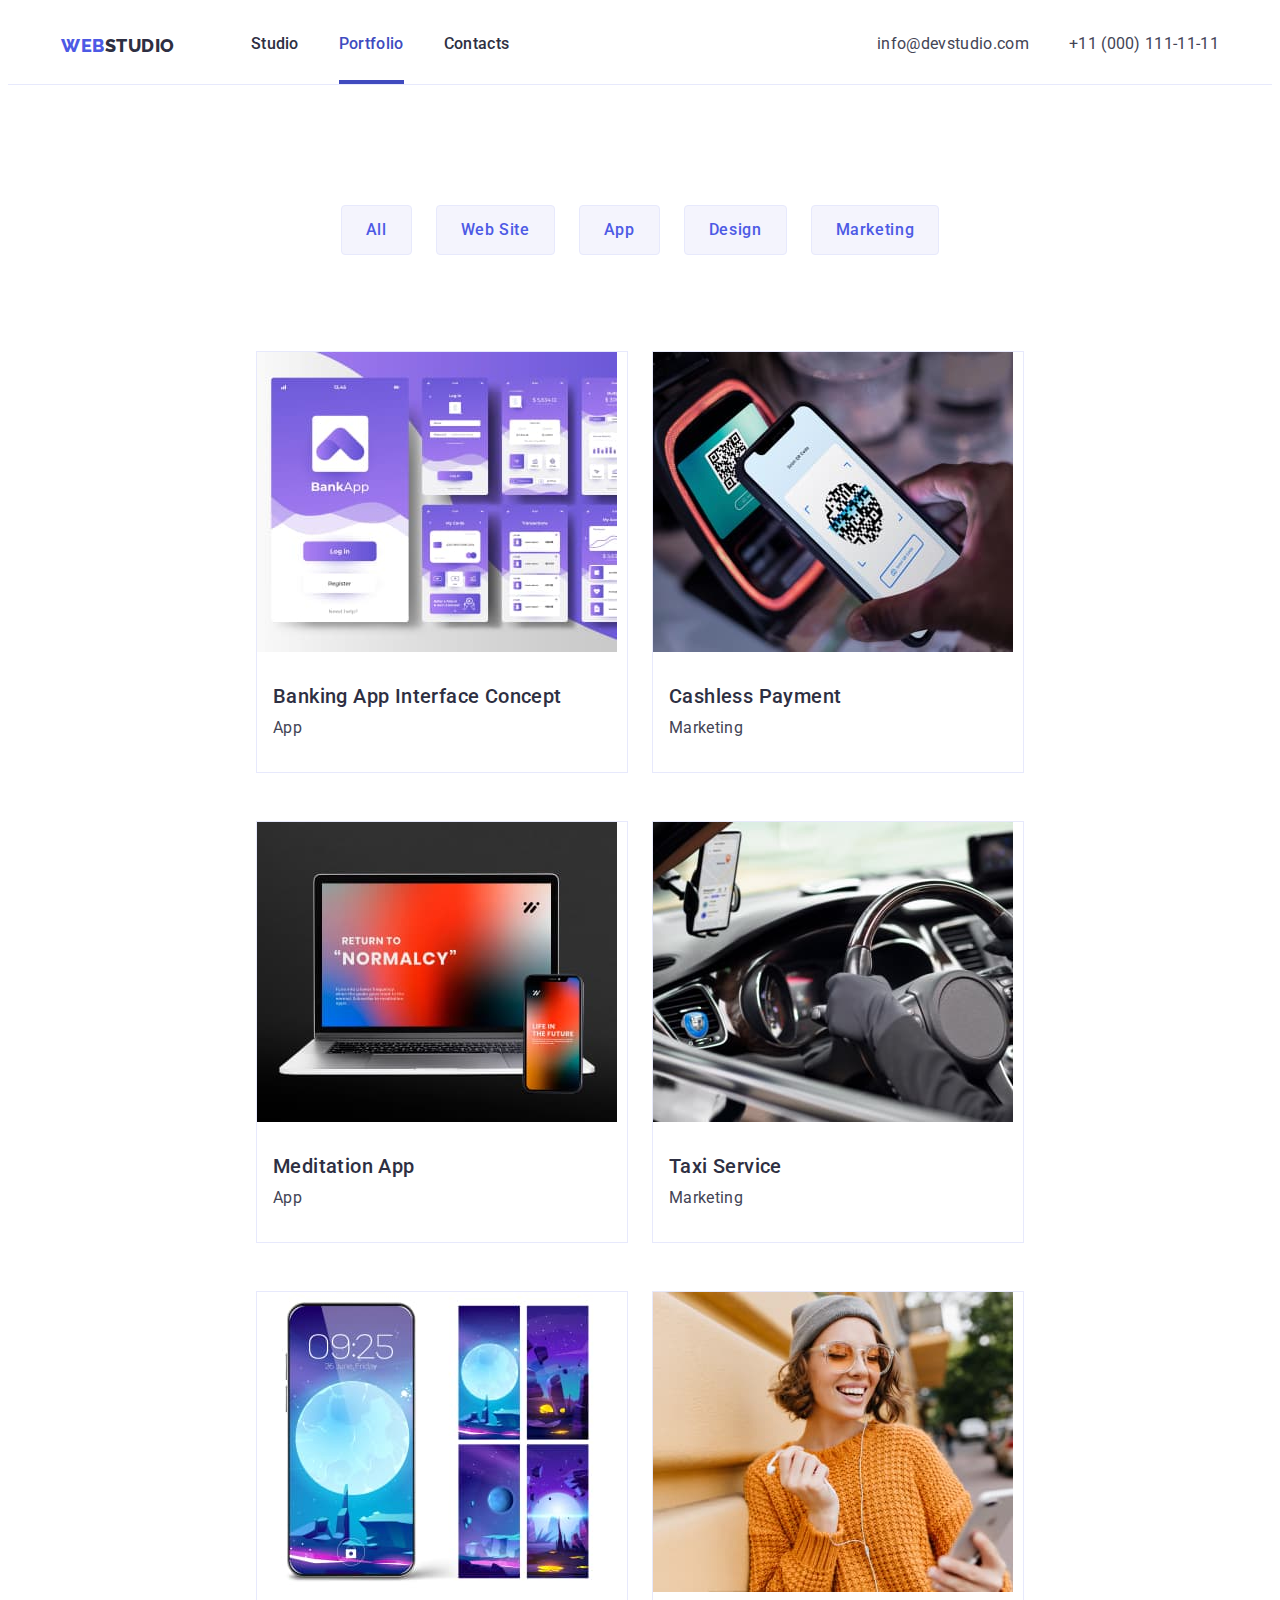
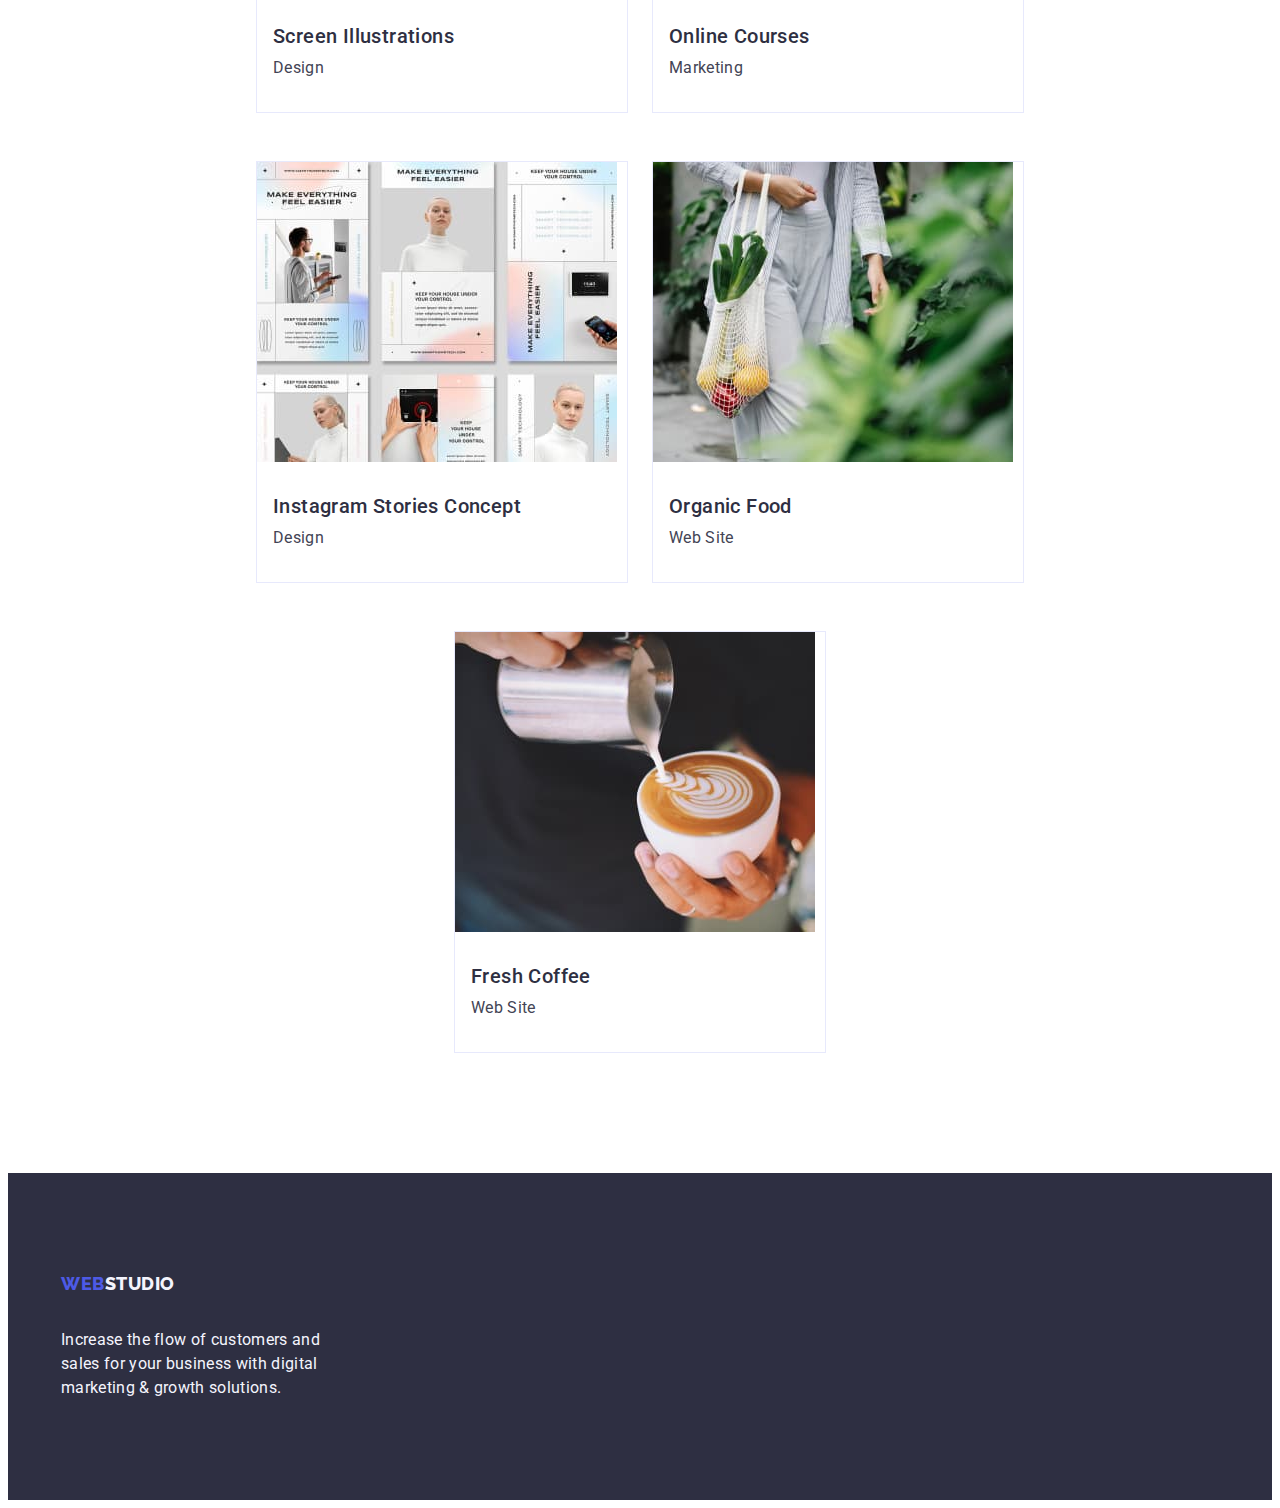
==== commit ea184c6b: "update" ====
--- a/portfolio.html
+++ b/portfolio.html
@@ -52,11 +52,11 @@
         <div class="container">
           <h1 class="visually-hidden">Services</h1>
             <ul class="services-btns list display-flex">
-              <li class="services-btns-item"><button class="btn list-btn" type="button">All</button></li>
-              <li class="services-btns-item"><button class="btn list-btn" type="button">Web Site</button></li>
-              <li class="services-btns-item"><button class="btn list-btn" type="button">App</button></li>
-              <li class="services-btns-item"><button class="btn list-btn" type="button">Design</button></li>
-              <li class="services-btns-item"><button class="btn list-btn" type="button">Marketing</button></li>
+              <li class="services-btns-item"><button class="btn list-btn sorting-btn" type="button">All</button></li>
+              <li class="services-btns-item"><button class="btn list-btn sorting-btn" type="button">Web Site</button></li>
+              <li class="services-btns-item"><button class="btn list-btn sorting-btn" type="button">App</button></li>
+              <li class="services-btns-item"><button class="btn list-btn sorting-btn" type="button">Design</button></li>
+              <li class="services-btns-item"><button class="btn list-btn sorting-btn" type="button">Marketing</button></li>
             </ul>
 
           <ul class="services-list list display-flex">
@@ -67,29 +67,37 @@
                   alt="Banking App Interface Concept"
                   width="360"
                 />
-                <h2 class="services-title">Banking App Interface Concept</h2>
-                <p class="services-text">App</p>
+                <div class="services-text-container">
+                  <h2 class="services-title">Banking App Interface Concept</h2>
+                  <p class="services-text">App</p>
+                </div>
               </a>
             </li>
             <li class="services-item">
               <a class="services-link link" href="">
                 <img src="./images/cashless_payment.jpg" alt="Cashless Payment" width="360" />
-                <h2 class="services-title">Cashless Payment</h2>
-                <p class="services-text">Marketing</p>
+                <div class="services-text-container">
+                  <h2 class="services-title">Cashless Payment</h2>
+                  <p class="services-text">Marketing</p>
+                </div>
               </a>
             </li>
             <li class="services-item">
               <a class="services-link link" href="">
                 <img src="./images/meditation_app.jpg" alt="Meditation App" width="360" />
-                <h2 class="services-title">Meditation App</h2>
-                <p class="services-text">App</p>
+                <div class="services-text-container">
+                  <h2 class="services-title">Meditation App</h2>
+                  <p class="services-text">App</p>
+                </div>
               </a>
             </li>
             <li class="services-item">
               <a class="services-link link" href="">
                 <img src="./images/taxi_service.jpg" alt="Taxi Service" width="360" />
-                <h2 class="services-title">Taxi Service</h2>
-                <p class="services-text">Marketing</p>
+                <div class="services-text-container">
+                  <h2 class="services-title">Taxi Service</h2>
+                  <p class="services-text">Marketing</p>
+                </div>
               </a>
             </li>
             <li class="services-item">
@@ -99,36 +107,46 @@
                   alt="Screen Illustrations"
                   width="360"
                 />
-                <h2 class="services-title">Screen Illustrations</h2>
-                <p class="services-text">Design</p>
+                <div class="services-text-container">
+                  <h2 class="services-title">Screen Illustrations</h2>
+                  <p class="services-text">Design</p>
+                </div>
               </a>
             </li>
             <li class="services-item">
               <a class="services-link link" href="">
                 <img src="./images/online_courses.jpg" alt="Online Courses" width="360" />
-                <h2 class="services-title">Online Courses</h2>
-                <p class="services-text">Marketing</p>
+                <div class="services-text-container">
+                  <h2 class="services-title">Online Courses</h2>
+                  <p class="services-text">Marketing</p>
+                </div>
               </a>
             </li>
             <li class="services-item">
               <a class="services-link link" href="">
                 <img src="./images/ig_st_concept.jpg" alt="Instagram Stories Concept" width="360" />
-                <h2 class="services-title">Instagram Stories Concept</h2>
-                <p class="services-text">Design</p>
+                <div class="services-text-container">
+                  <h2 class="services-title">Instagram Stories Concept</h2>
+                  <p class="services-text">Design</p>
+                </div>
               </a>
             </li>
             <li class="services-item">
               <a class="services-link link" href="">
                 <img src="./images/organic_food.jpg" alt="Organic Food" width="360" />
-                <h2 class="services-title">Organic Food</h2>
-                <p class="services-text">Web Site</p>
+                <div class="services-text-container">
+                  <h2 class="services-title">Organic Food</h2>
+                  <p class="services-text">Web Site</p>
+                </div>
               </a>
             </li>
             <li class="services-item">
               <a class="services-link link" href="">
                 <img src="./images/fresh_coffee.jpg" alt="Fresh Coffee" width="360" />
-                <h2 class="services-title">Fresh Coffee</h2>
-                <p class="services-text">Web Site</p>
+                <div class="services-text-container">
+                  <h2 class="services-title">Fresh Coffee</h2>
+                  <p class="services-text">Web Site</p>
+                </div>
               </a>
             </li>
           </ul>
@@ -137,7 +155,7 @@
     </main>
 
     <!--? Footer -->
-    <footer class="section footer">
+    <footer class="footer">
       <div class="container">
         <div class="footer-wrap">
           <a class="nav-logo link footer-link" href="./index.html"
--- a/css/styles.css
+++ b/css/styles.css
@@ -113,19 +113,19 @@
 
 .visually-hidden {
   position: absolute;
-  white-space: nowrap;
   width: 1px;
   height: 1px;
-  overflow: hidden;
+  margin: -1px;
   border: 0;
   padding: 0;
+  white-space: nowrap;
+  clip-path: inset(100%);
   clip: rect(0 0 0 0);
-  clip-path: inset(50%);
-  margin: -1px;
+  overflow: hidden;
 }
 
 .section {
-  padding: 120px 0;
+  padding: 96px 0 120px 0;
 }
 
 .list {
@@ -148,7 +148,6 @@
   display: flex;
   gap: 40px;
   margin-left: auto;
-  padding: 24px 0;
 }
 
 .header-contacts {
@@ -174,6 +173,8 @@
   font-weight: 500;
   letter-spacing: 0.02em;
   color: var(--color-navy-blue);
+  padding: 24px 0;
+  display: block;
 }
 
 .active {
@@ -193,6 +194,8 @@
 .contacts {
   letter-spacing: 0.02em;
   color: var(--color-slate);
+  padding: 24px 0;
+  display: block;
 }
 
 /*! -------------HEADER END-------------*/
@@ -232,7 +235,6 @@
   letter-spacing: 0.04em;
   font-family: 'Roboto', sans-serif;
   padding: 16px 32px;
-  margin-top: 48px;
 }
 
 /*! -------------HERO END-------------*/
@@ -300,7 +302,6 @@
     0px 1px 6px 0px rgba(46, 47, 66, 0.08);
 }
 
-
 .team-member-title {
   margin-bottom: 8px;
 }
@@ -313,61 +314,58 @@
 }
 
 .card-container {
-  padding: 32px 0
+  padding: 32px 0;
 }
 
 /*! -------------TEAM END-------------*/
 
 .list-btn {
+}
+.list-btn:hover,
+.list-btn:focus {
+  background-color: var(--color-ocean);
+  color: var(--main-bcg-color);
+}
+
+.hero-title {
+  text-align: center;
+}
+
+.footer-wrap {
+  display: flex;
+  flex-direction: column;
+}
+
+.footer {
+  background-color: var(--color-navy-blue);
+  padding: 100px 0;
+}
+.footer-text {
+  color: var(--color-cloud);
+  line-height: 1.5; /* 150% */
+  letter-spacing: 0.02em;
+  max-width: 264px;
+  margin-top: 17.5px;
+}
+
+.logo-footer {
+  color: var(--color-cloud);
+}
+
+.footer-link {
+  display: inline-block;
+  margin-bottom: 16px;
+}
+
+/*! -------------PORTFOLIO PAGE__/START-------------*/
+
+.list-btn {
+  border-radius: 4px;
+  border: 1px solid var(--color-cornflower);
   background-color: var(--color-cloud);
   color: var(--color-iris);
   font-family: 'Roboto', sans-serif;
   letter-spacing: 0.04em;
-}
-.list-btn:hover,
-.list-btn:focus {
-  background-color: var(--color-ocean);
-  color: var(--main-bcg-color);
-}
-
-.hero-title {
-  text-align: center;
-}
-
-.footer-wrap {
-  display: flex;
-  flex-direction: column;
-}
-
-.footer {
-  background-color: var(--color-navy-blue);
-  padding: 100px 0;
-}
-.footer-text {
-  color: var(--color-cloud);
-  line-height: 1.5; /* 150% */
-  letter-spacing: 0.02em;
-  max-width: 264px;
-  margin-top: 17.5px;
-}
-
-.logo-footer {
-  color: var(--color-cloud);
-}
-
-.footer-link {
-  display: inline-block;
-  margin-bottom: 16px;
-}
-
-/*! -------------PORTFOLIO PAGE__/START-------------*/
-
-
-.list-btn {
-  border-radius: 4px;
-  border: 1px solid var(--color-cornflower);
-  background: var(--color-cloud);
-  margin-bottom: 72px;
 }
 
 .services {
@@ -380,18 +378,15 @@
   font-weight: 500;
   line-height: 1.2;
   letter-spacing: 0.02em;
+  margin-bottom: 8px;
 }
 
 .services-text {
   color: var(--color-slate);
   line-height: 1.5;
   letter-spacing: 0.02em;
-  margin: 8px 0 32px 0;
-}
-.services-title,
-.services-text {
-  padding-left: 16px;
-}
+}
+
 
 .services-list {
   display: flex;
@@ -406,13 +401,22 @@
   text-align: left;
 }
 
-.services-link > img {
-  margin-bottom: 32px;
-  width: 100%;
+
+
+.services-btns {
+  margin-bottom: 72px;
 }
 
 .services-btns-item {
   padding: 24px 0;
 }
 
+.sorting-btn {
+  padding: 12px 24px;
+}
+
+.services-text-container {
+  padding: 32px 16px;
+}
+
 /*! -------------PORTFOLIO PAGE__/END-------------*/
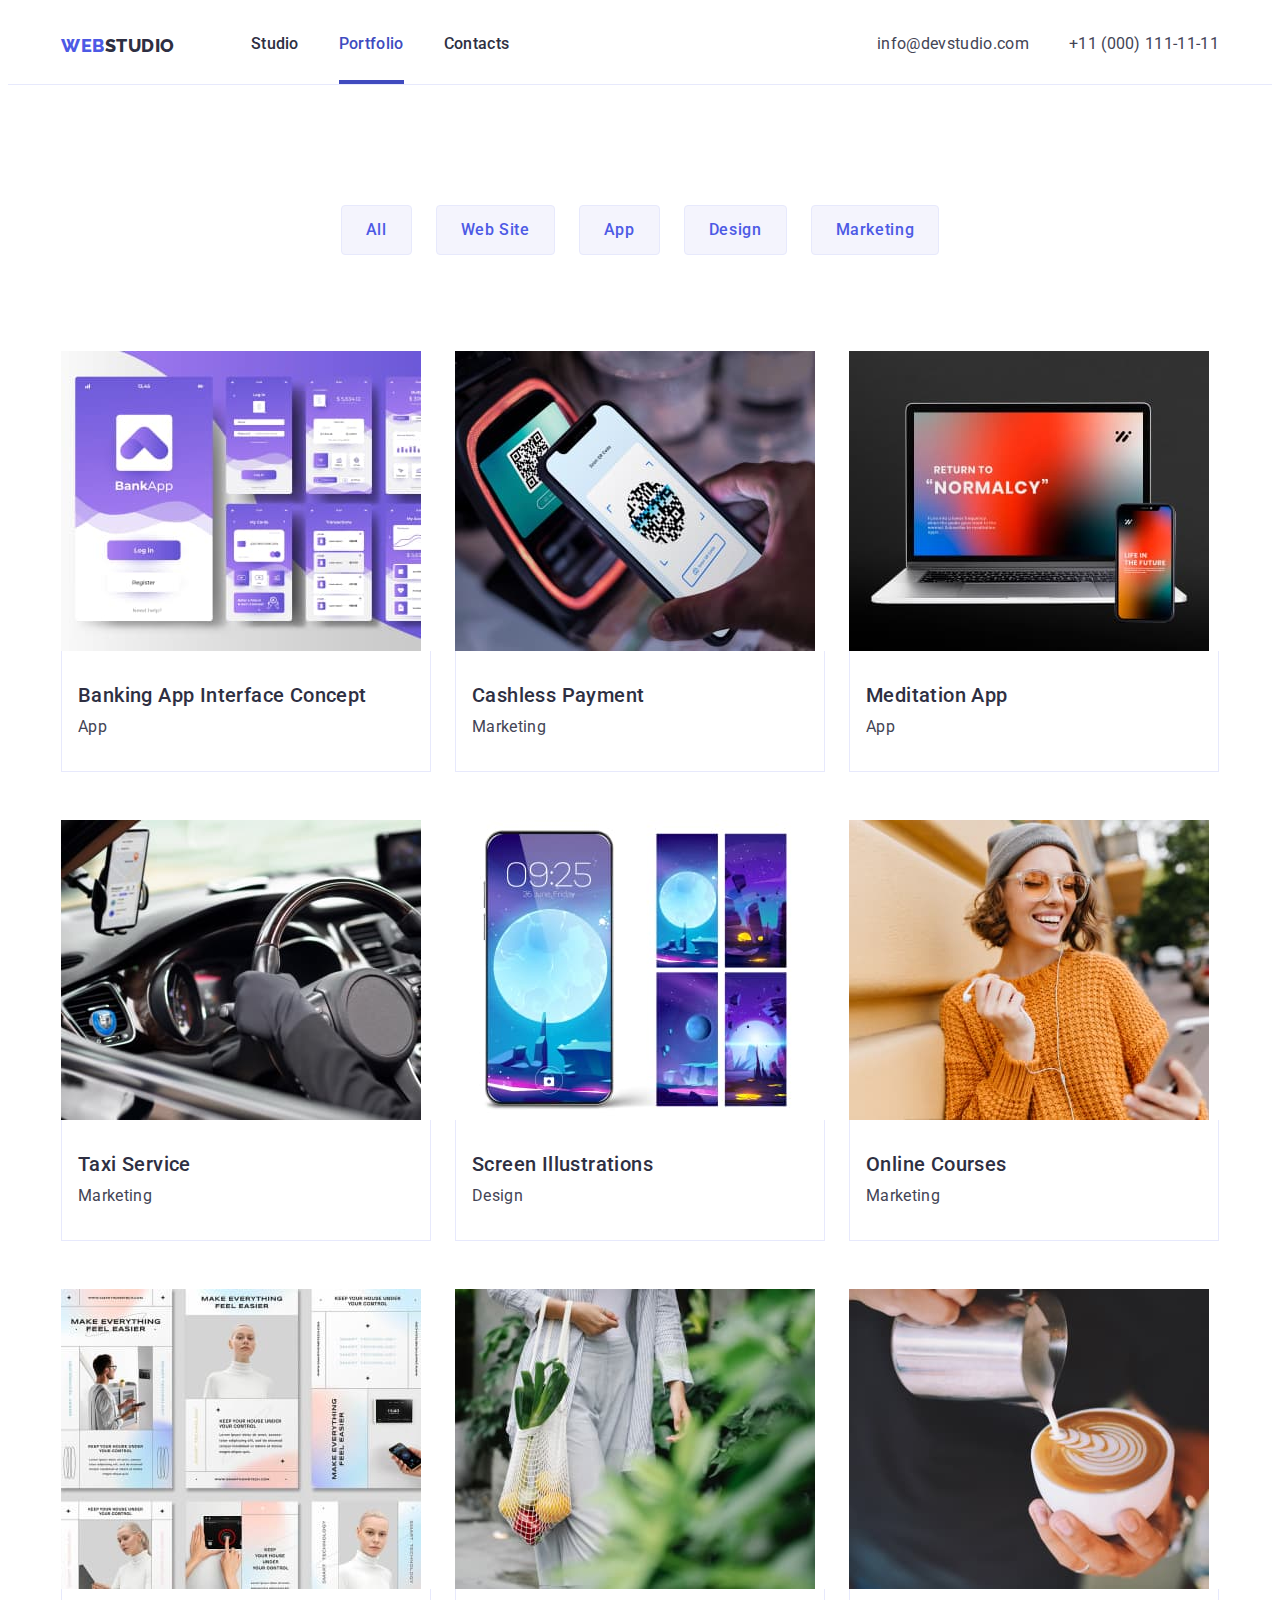
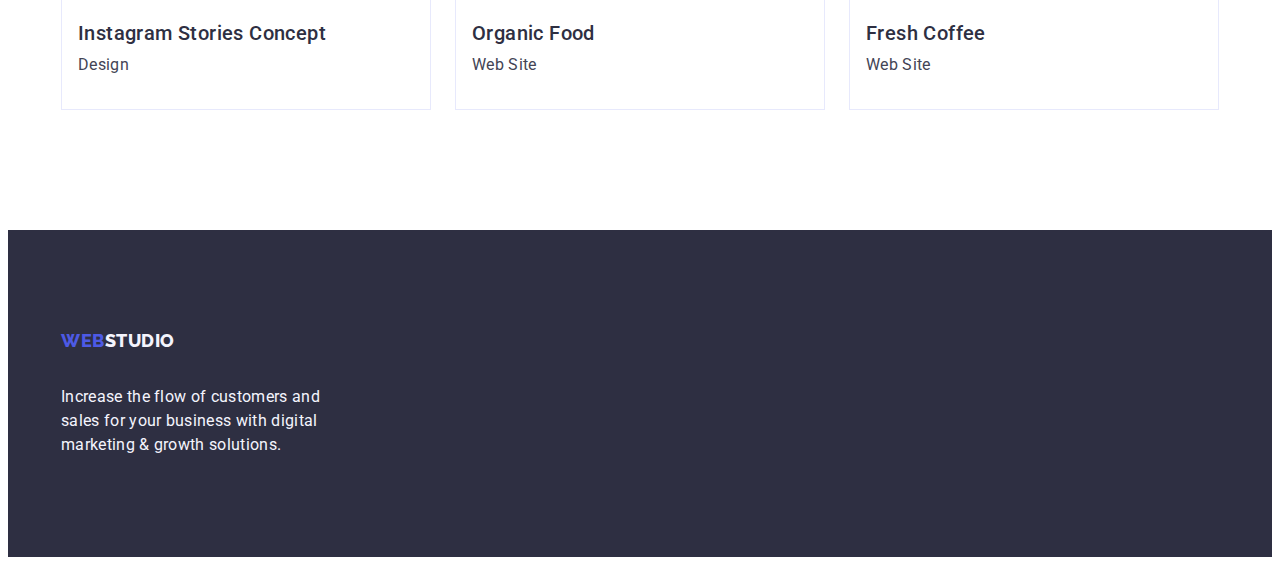
==== commit 8a746d91: "update" ====
--- a/portfolio.html
+++ b/portfolio.html
@@ -51,13 +51,23 @@
       <section class="section services">
         <div class="container">
           <h1 class="visually-hidden">Services</h1>
-            <ul class="services-btns list display-flex">
-              <li class="services-btns-item"><button class="btn list-btn sorting-btn" type="button">All</button></li>
-              <li class="services-btns-item"><button class="btn list-btn sorting-btn" type="button">Web Site</button></li>
-              <li class="services-btns-item"><button class="btn list-btn sorting-btn" type="button">App</button></li>
-              <li class="services-btns-item"><button class="btn list-btn sorting-btn" type="button">Design</button></li>
-              <li class="services-btns-item"><button class="btn list-btn sorting-btn" type="button">Marketing</button></li>
-            </ul>
+          <ul class="services-btns list display-flex">
+            <li class="services-btns-item">
+              <button class="btn list-btn sorting-btn" type="button">All</button>
+            </li>
+            <li class="services-btns-item">
+              <button class="btn list-btn sorting-btn" type="button">Web Site</button>
+            </li>
+            <li class="services-btns-item">
+              <button class="btn list-btn sorting-btn" type="button">App</button>
+            </li>
+            <li class="services-btns-item">
+              <button class="btn list-btn sorting-btn" type="button">Design</button>
+            </li>
+            <li class="services-btns-item">
+              <button class="btn list-btn sorting-btn" type="button">Marketing</button>
+            </li>
+          </ul>
 
           <ul class="services-list list display-flex">
             <li class="services-item">
@@ -156,16 +166,14 @@
 
     <!--? Footer -->
     <footer class="footer">
-      <div class="container">
-        <div class="footer-wrap">
-          <a class="nav-logo link footer-link" href="./index.html"
-            >Web<span class="logo-style logo-footer">Studio</span></a
-          >
-          <p class="footer-text">
-            Increase the flow of customers and sales for your business with digital marketing &
-            growth solutions.
-          </p>
-        </div>
+      <div class="container footer-wrap">
+        <a class="nav-logo link footer-link" href="./index.html"
+          >Web<span class="logo-style logo-footer">Studio</span></a
+        >
+        <p class="footer-text">
+          Increase the flow of customers and sales for your business with digital marketing & growth
+          solutions.
+        </p>
       </div>
     </footer>
   </body>
--- a/css/styles.css
+++ b/css/styles.css
@@ -125,7 +125,7 @@
 }
 
 .section {
-  padding: 96px 0 120px 0;
+  padding: 120px 0;
 }
 
 .list {
@@ -396,7 +396,6 @@
 
 .services-item {
   width: calc((100% - 2 * 24px) / 3);
-  border: 1px solid var(--color-cornflower);
   background: var(--color-white);
   text-align: left;
 }
@@ -415,8 +414,16 @@
   padding: 12px 24px;
 }
 
+.sorting-btn:hover,
+.sorting-btn:focus {
+  border: 1px solid transparent;
+}
+
 .services-text-container {
   padding: 32px 16px;
-}
+  border: 1px solid var(--color-cornflower);
+  border-top: none;
+}
+
 
 /*! -------------PORTFOLIO PAGE__/END-------------*/
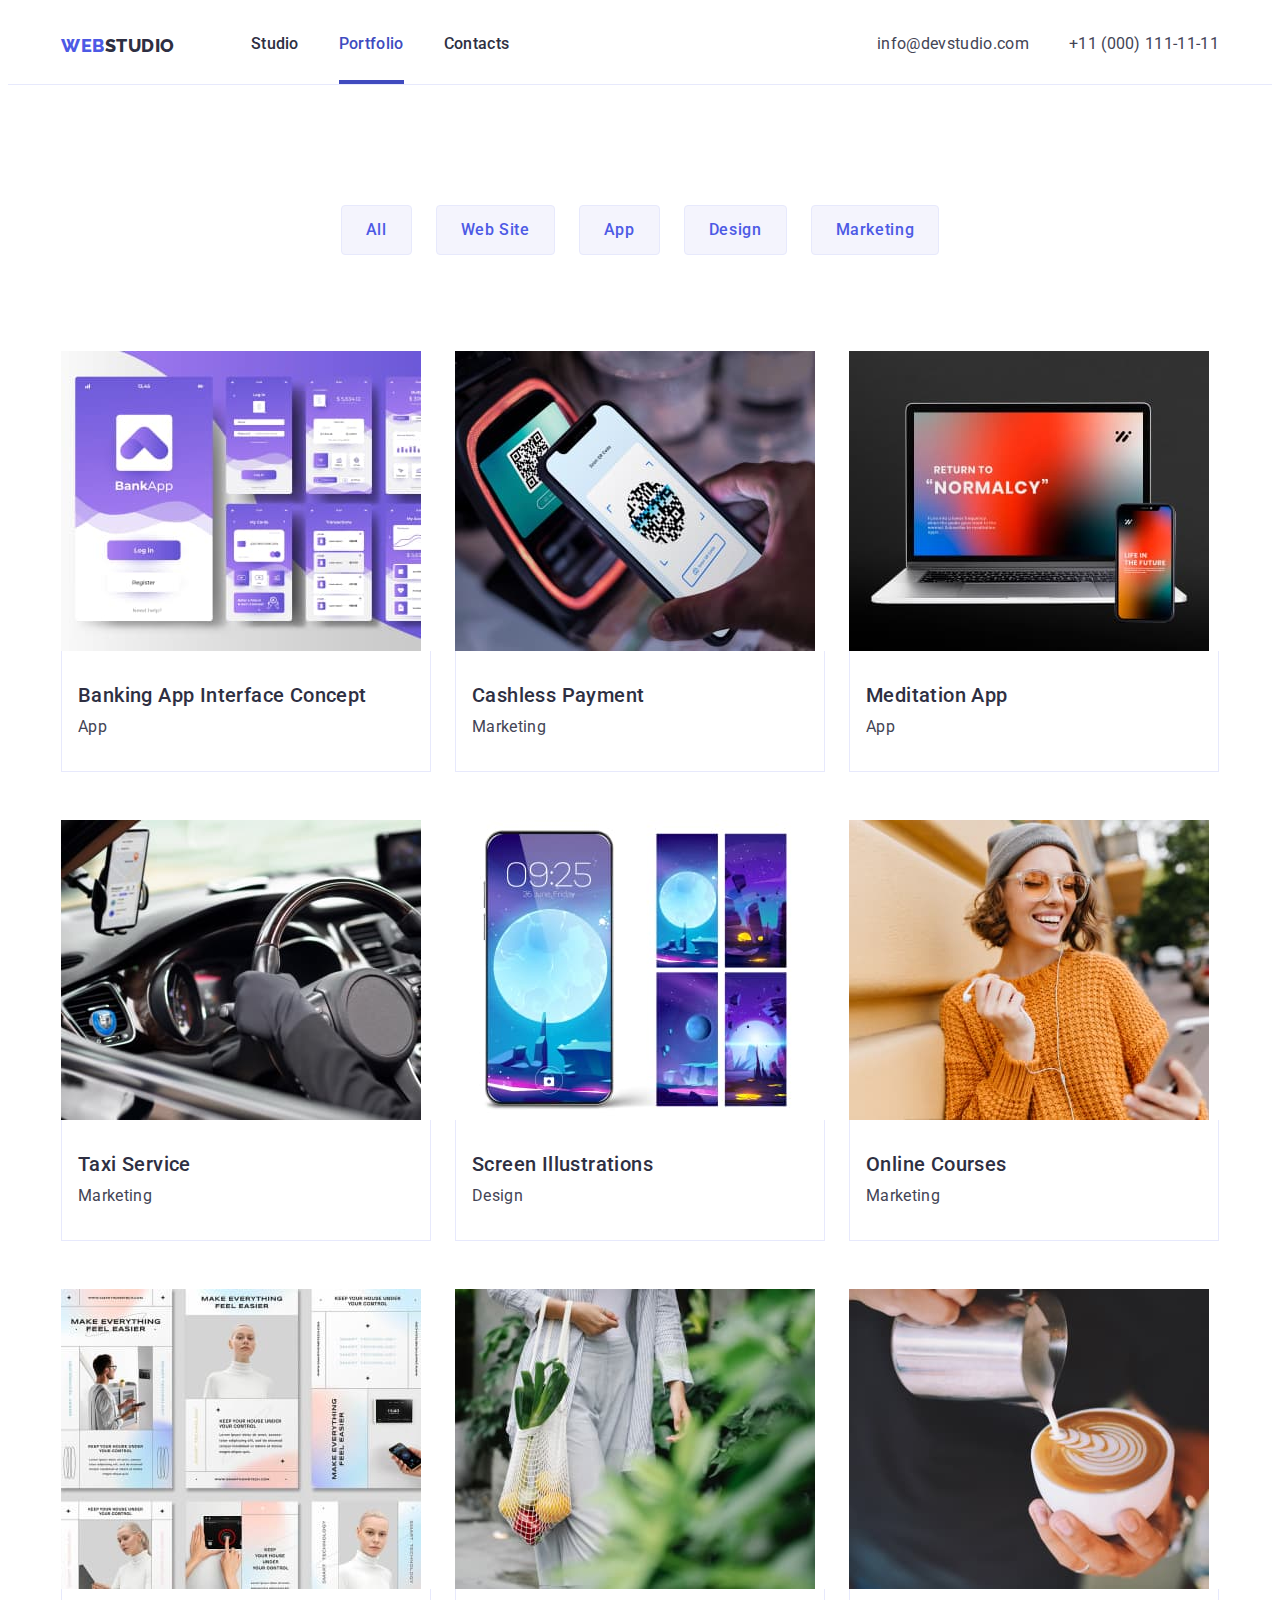
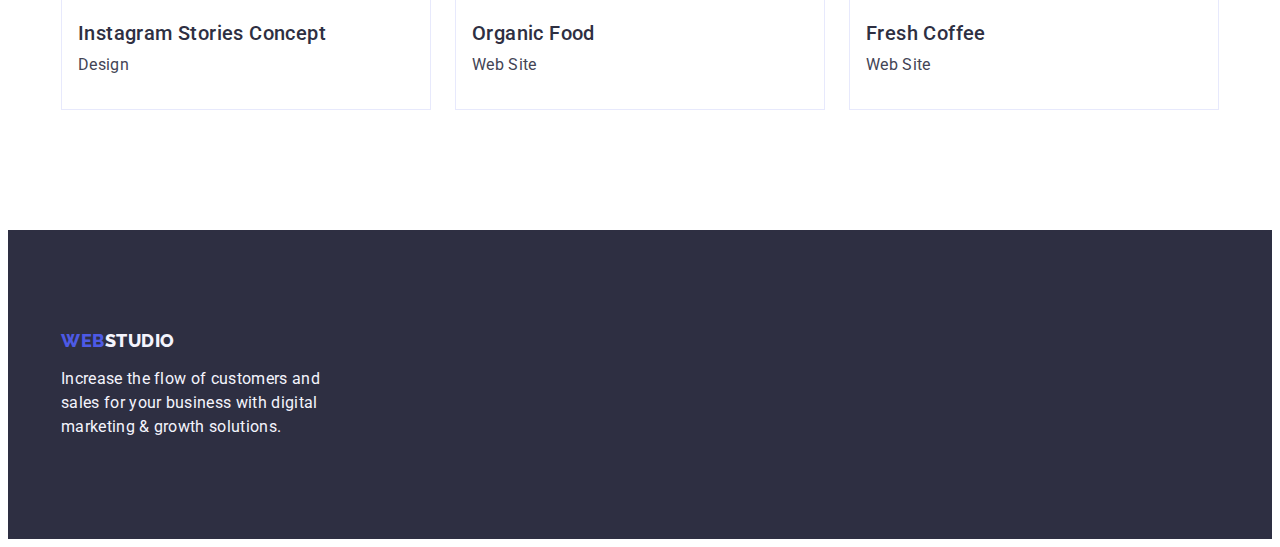
==== commit 6faaff68: "update" ====
--- a/portfolio.html
+++ b/portfolio.html
@@ -28,20 +28,20 @@
     <header class="header-border">
       <div class="container header-wrap">
         <nav class="header-nav">
-          <a class="nav-logo link" href="./index.html">Web<span class="logo-style">Studio</span></a>
+          <a class="nav-logo" href="./index.html">Web<span class="logo-style">Studio</span></a>
           <ul class="header-list list">
-            <li><a class="header-nav-link link" href="./index.html">Studio</a></li>
-            <li><a class="header-nav-link link active" href="./portfolio.html">Portfolio</a></li>
-            <li><a class="header-nav-link link" href="">Contacts</a></li>
+            <li><a class="header-nav-link" href="./index.html">Studio</a></li>
+            <li><a class="header-nav-link active" href="./portfolio.html">Portfolio</a></li>
+            <li><a class="header-nav-link" href="">Contacts</a></li>
           </ul>
         </nav>
 
         <address class="header-contacts">
           <ul class="header-list list">
             <li>
-              <a class="contacts link" href="mailto:info@devstudio.com">info@devstudio.com</a>
+              <a class="contacts" href="mailto:info@devstudio.com">info@devstudio.com</a>
             </li>
-            <li><a class="contacts link" href="tel:+110001111111">+11 (000) 111-11-11</a></li>
+            <li><a class="contacts" href="tel:+110001111111">+11 (000) 111-11-11</a></li>
           </ul>
         </address>
       </div>
@@ -71,7 +71,7 @@
 
           <ul class="services-list list display-flex">
             <li class="services-item">
-              <a class="services-link link" href="">
+              <a class="services-link" href="">
                 <img
                   src="./images/baking_app.jpg"
                   alt="Banking App Interface Concept"
@@ -84,7 +84,7 @@
               </a>
             </li>
             <li class="services-item">
-              <a class="services-link link" href="">
+              <a class="services-link" href="">
                 <img src="./images/cashless_payment.jpg" alt="Cashless Payment" width="360" />
                 <div class="services-text-container">
                   <h2 class="services-title">Cashless Payment</h2>
@@ -93,7 +93,7 @@
               </a>
             </li>
             <li class="services-item">
-              <a class="services-link link" href="">
+              <a class="services-link" href="">
                 <img src="./images/meditation_app.jpg" alt="Meditation App" width="360" />
                 <div class="services-text-container">
                   <h2 class="services-title">Meditation App</h2>
@@ -102,7 +102,7 @@
               </a>
             </li>
             <li class="services-item">
-              <a class="services-link link" href="">
+              <a class="services-link" href="">
                 <img src="./images/taxi_service.jpg" alt="Taxi Service" width="360" />
                 <div class="services-text-container">
                   <h2 class="services-title">Taxi Service</h2>
@@ -111,7 +111,7 @@
               </a>
             </li>
             <li class="services-item">
-              <a class="services-link link" href="">
+              <a class="services-link" href="">
                 <img
                   src="./images/screen_ilustrations.jpg"
                   alt="Screen Illustrations"
@@ -124,7 +124,7 @@
               </a>
             </li>
             <li class="services-item">
-              <a class="services-link link" href="">
+              <a class="services-link" href="">
                 <img src="./images/online_courses.jpg" alt="Online Courses" width="360" />
                 <div class="services-text-container">
                   <h2 class="services-title">Online Courses</h2>
@@ -133,7 +133,7 @@
               </a>
             </li>
             <li class="services-item">
-              <a class="services-link link" href="">
+              <a class="services-link" href="">
                 <img src="./images/ig_st_concept.jpg" alt="Instagram Stories Concept" width="360" />
                 <div class="services-text-container">
                   <h2 class="services-title">Instagram Stories Concept</h2>
@@ -142,7 +142,7 @@
               </a>
             </li>
             <li class="services-item">
-              <a class="services-link link" href="">
+              <a class="services-link" href="">
                 <img src="./images/organic_food.jpg" alt="Organic Food" width="360" />
                 <div class="services-text-container">
                   <h2 class="services-title">Organic Food</h2>
@@ -151,7 +151,7 @@
               </a>
             </li>
             <li class="services-item">
-              <a class="services-link link" href="">
+              <a class="services-link" href="">
                 <img src="./images/fresh_coffee.jpg" alt="Fresh Coffee" width="360" />
                 <div class="services-text-container">
                   <h2 class="services-title">Fresh Coffee</h2>
@@ -166,8 +166,8 @@
 
     <!--? Footer -->
     <footer class="footer">
-      <div class="container footer-wrap">
-        <a class="nav-logo link footer-link" href="./index.html"
+      <div class="container">
+        <a class="nav-logo footer-link" href="./index.html"
           >Web<span class="logo-style logo-footer">Studio</span></a
         >
         <p class="footer-text">
--- a/css/styles.css
+++ b/css/styles.css
@@ -19,7 +19,6 @@
 }
 
 /*! -------------MAIN STYLES START-------------*/
-
 .container {
   max-width: 1158px;
   margin: 0 auto;
@@ -69,16 +68,18 @@
 h1 {
   color: var(--main-bcg-color);
   font-size: 56px;
-  line-height: 1.07; /* 107.143% */
+  line-height: 1.07;
   letter-spacing: 0.02em;
   max-width: 496px;
   margin: 0 auto;
+  margin-bottom: 48px;
+  text-transform: capitalize;
 }
 
 h2 {
   font-size: 36px;
   font-weight: 700;
-  line-height: 1.11; /* 111.111% */
+  line-height: 1.11;
   letter-spacing: 0.02em;
 }
 
@@ -86,7 +87,7 @@
   color: var(--color-navy-blue);
   font-size: 20px;
   font-weight: 500;
-  line-height: 1.2; /* 120% */
+  line-height: 1.2;
   letter-spacing: 0.02em;
 }
 
@@ -143,6 +144,9 @@
   display: flex;
   align-items: center;
 }
+.header-nav .nav-logo {
+  margin-right: 76px;
+}
 
 .header-list {
   display: flex;
@@ -162,12 +166,7 @@
   letter-spacing: 0.03em;
   text-transform: uppercase;
   color: var(--color-iris);
-  margin-right: 76px;
-}
-
-/* header {
-
-} */
+}
 
 .header-nav-link {
   font-weight: 500;
@@ -180,7 +179,6 @@
 .active {
   color: var(--color-ocean);
   border-bottom: 4px solid var(--color-ocean);
-  /* border-radius: 2px; */
 }
 
 .nav-link:hover,
@@ -221,7 +219,7 @@
 
 .hero {
   background-color: var(--color-navy-blue);
-  /* background-image: url(../images/office.jpg); */
+  background-image: url(../images/office.jpg);
   background-repeat: no-repeat;
   background-size: cover;
   padding: 188px 0;
@@ -231,7 +229,7 @@
   color: var(--main-bcg-color);
   font-size: 16px;
   font-weight: 500;
-  line-height: 1.5; /* 150% */
+  line-height: 1.5;
   letter-spacing: 0.04em;
   font-family: 'Roboto', sans-serif;
   padding: 16px 32px;
@@ -246,7 +244,7 @@
 }
 .features-text {
   color: var(--color-slate);
-  line-height: 1.5; /* 150% */
+  line-height: 1.5;
   letter-spacing: 0.02em;
   margin: 0;
 }
@@ -263,9 +261,13 @@
 /*! -------------FEATURES END-------------*/
 
 /*! -------------PORTFOLIO START-------------*/
+.portfolio {
+  padding-top: 0;
+}
 
 .portfolio-title {
   margin-bottom: 72px;
+  text-transform: capitalize;
 }
 
 .portfolio-item {
@@ -290,9 +292,10 @@
   color: var(--color-navy-blue);
   text-align: center;
   font-size: 36px;
-  line-height: 1.11; /* 111.111% */
+  line-height: 1.11;
   letter-spacing: 0.02em;
   margin-bottom: 72px;
+  text-transform: capitalize;
 }
 .team-item {
   background-color: var(--main-bcg-color);
@@ -309,7 +312,7 @@
 .team-text {
   color: var(--color-slate);
   text-align: center;
-  line-height: 1.5; /* 150% */
+  line-height: 1.5;
   letter-spacing: 0.02em;
 }
 
@@ -319,8 +322,6 @@
 
 /*! -------------TEAM END-------------*/
 
-.list-btn {
-}
 .list-btn:hover,
 .list-btn:focus {
   background-color: var(--color-ocean);
@@ -342,10 +343,9 @@
 }
 .footer-text {
   color: var(--color-cloud);
-  line-height: 1.5; /* 150% */
+  line-height: 1.5;
   letter-spacing: 0.02em;
   max-width: 264px;
-  margin-top: 17.5px;
 }
 
 .logo-footer {
@@ -387,7 +387,6 @@
   letter-spacing: 0.02em;
 }
 
-
 .services-list {
   display: flex;
   flex-wrap: wrap;
@@ -400,8 +399,6 @@
   text-align: left;
 }
 
-
-
 .services-btns {
   margin-bottom: 72px;
 }
@@ -425,5 +422,4 @@
   border-top: none;
 }
 
-
 /*! -------------PORTFOLIO PAGE__/END-------------*/
